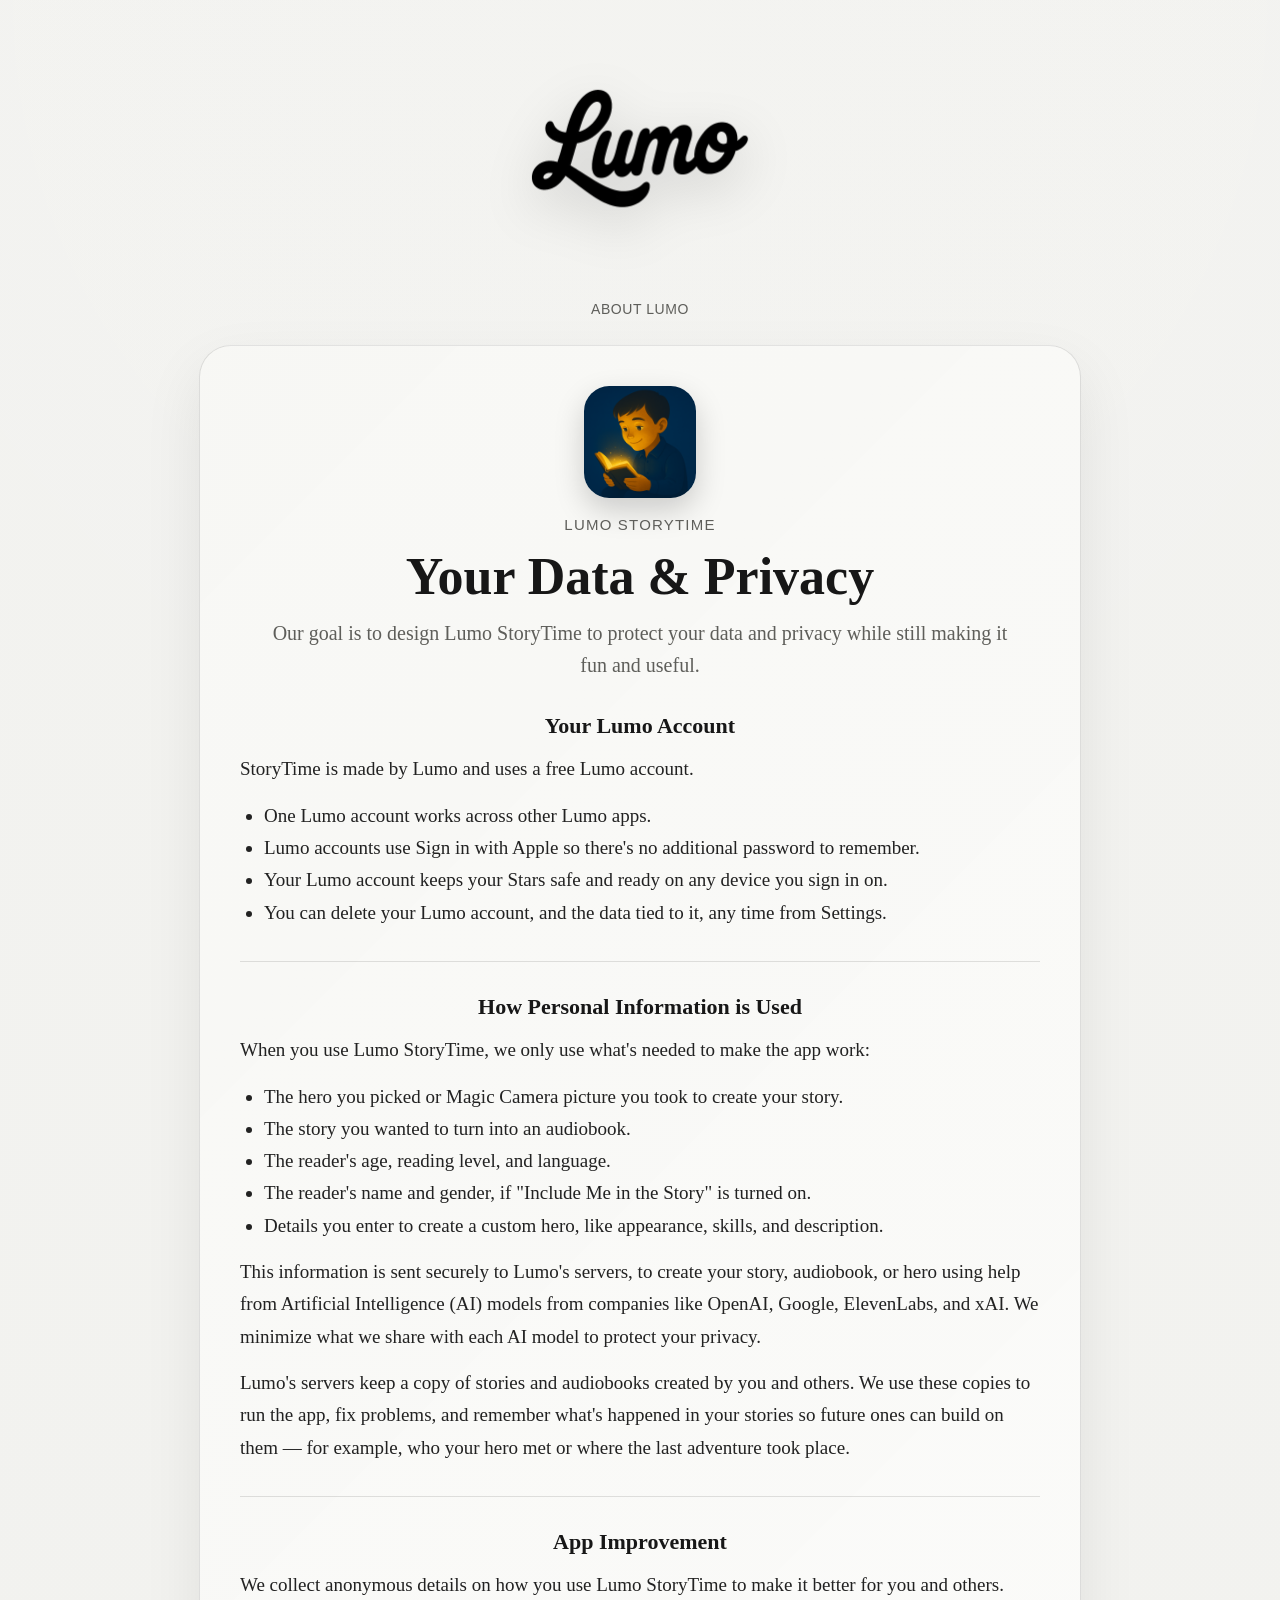
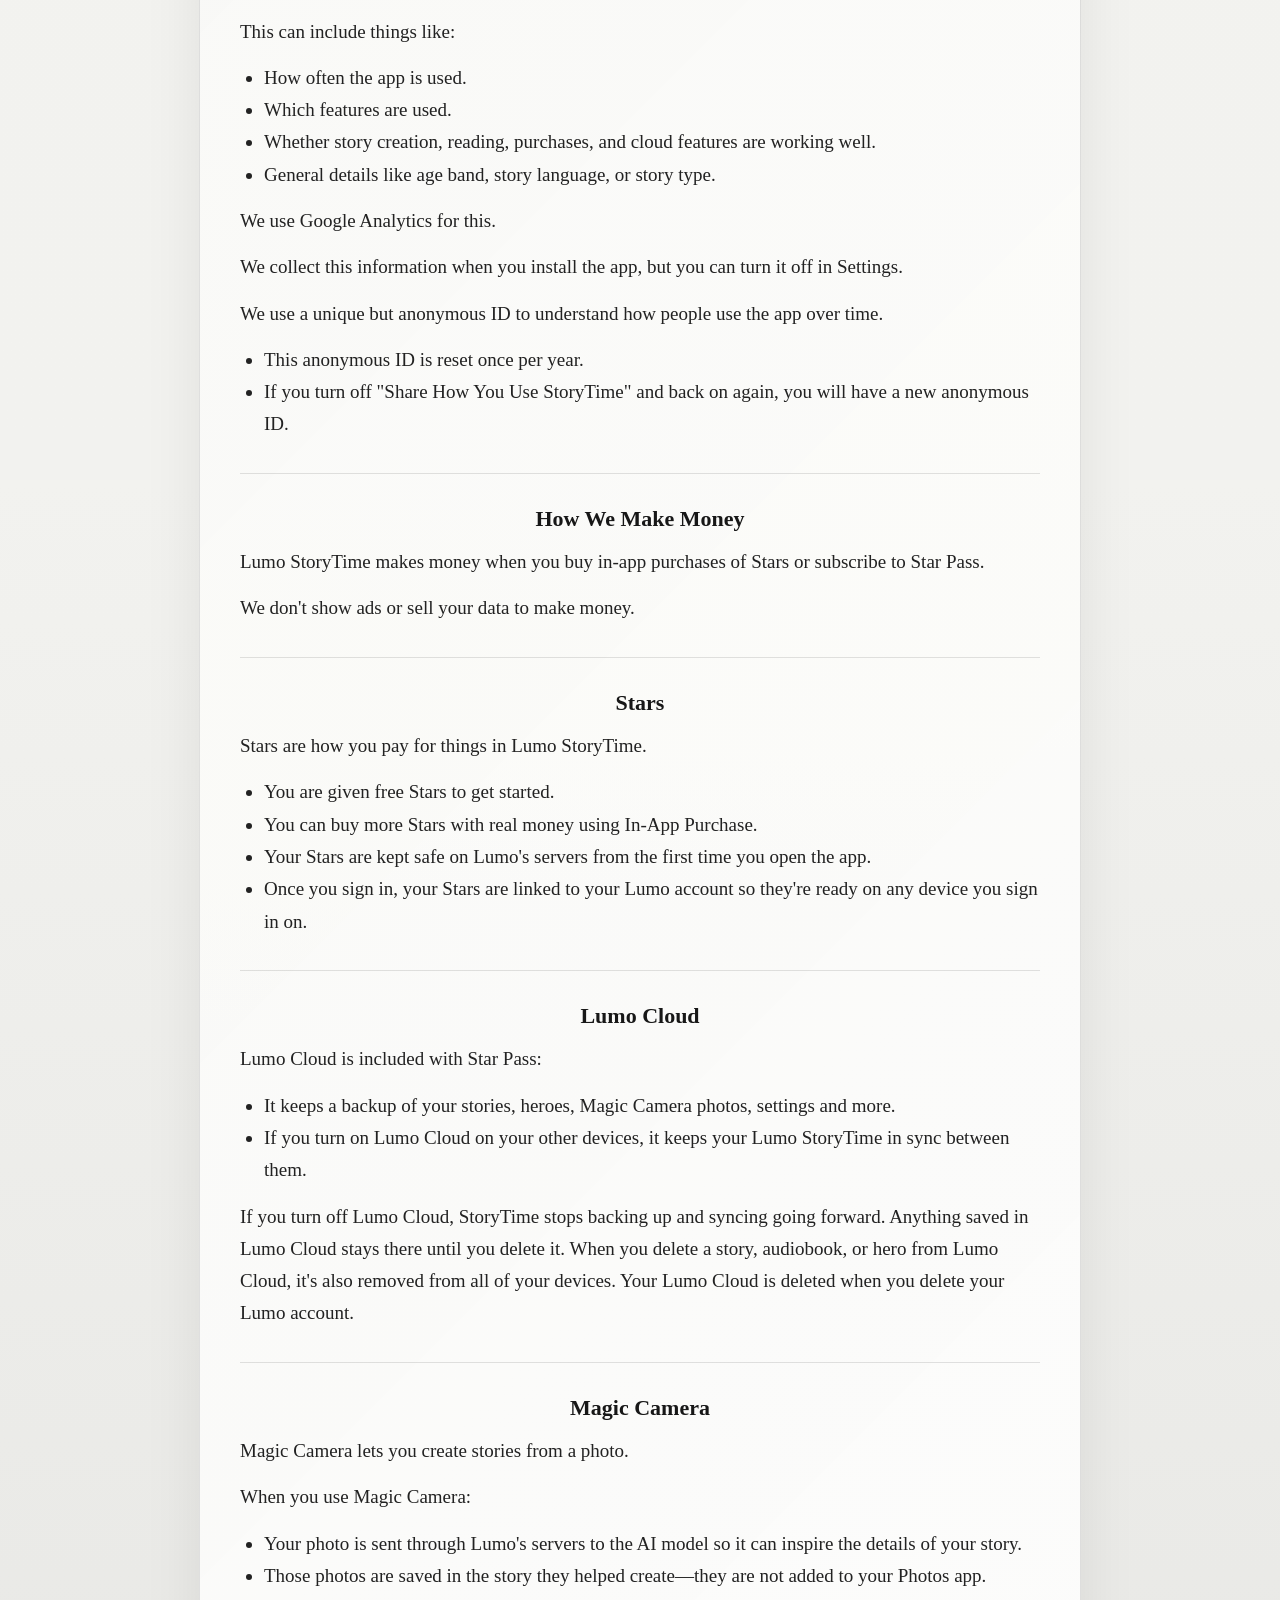
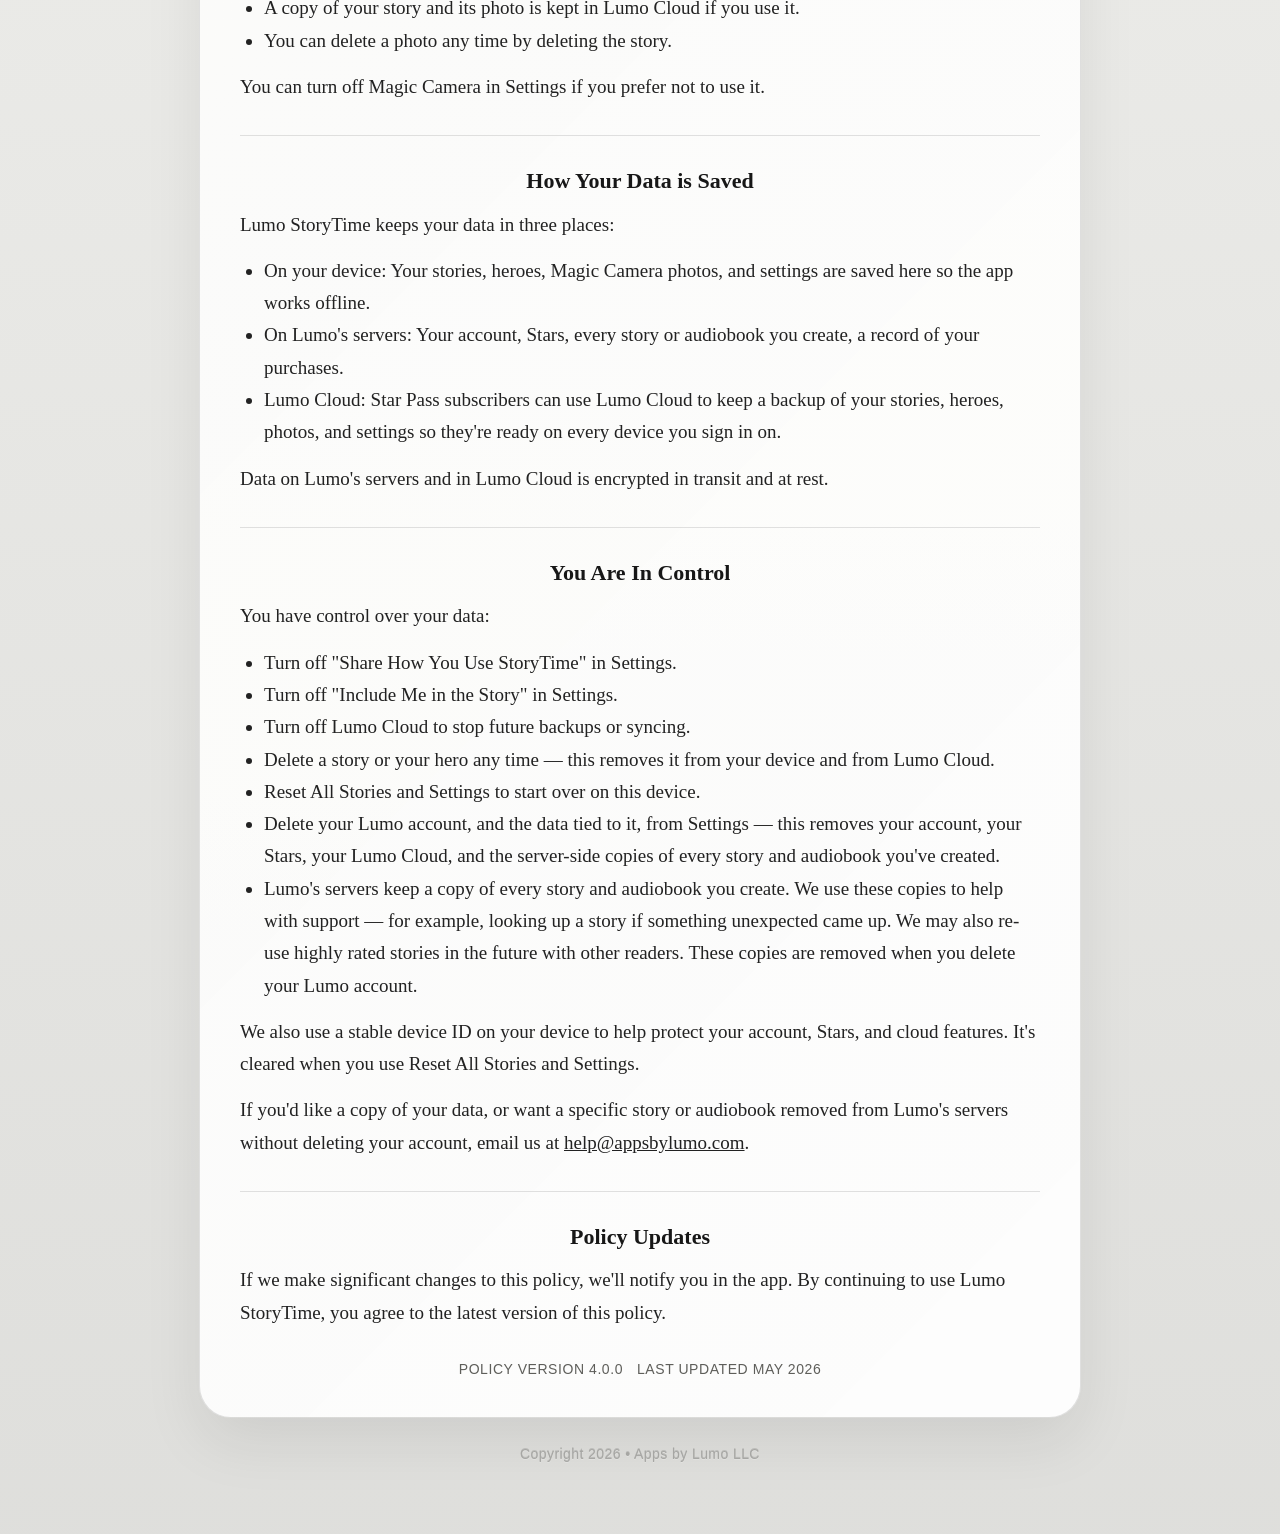
==== storytime/privacy-policy.html @ 7b85a920 "fix(storytime): scope gender disclosure to "Include Me in the Story" Match the in-app fix: reader's " ====
<!DOCTYPE html>
<html lang="en">
<head>
  <meta charset="UTF-8" />
  <meta name="viewport" content="width=device-width, initial-scale=1.0" />
  <title>StoryTime Privacy Policy | Lumo</title>
  <link rel="stylesheet" href="../assets/site.css" />
  <meta
    name="description"
    content="Privacy Policy for the Lumo StoryTime app."
  />
  <style>
    .page {
      width: min(1080px, calc(100% - 32px));
      margin: 0 auto;
      padding: 28px 0 72px;
    }

    .policy-document {
      margin-top: 28px;
      max-width: 882px;
      margin-left: auto;
      margin-right: auto;
      background: var(--hero-bg);
      border: 1px solid var(--line);
      border-radius: 32px;
      padding: 40px;
      box-shadow: var(--shadow);
      position: relative;
      overflow: hidden;
    }

    .policy-intro {
      display: grid;
      justify-items: center;
      text-align: center;
    }

    .policy-icon {
      width: 112px;
      height: 112px;
      display: block;
      border-radius: 22.5%;
      object-fit: cover;
      overflow: hidden;
      box-shadow: 0 12px 30px rgba(0, 0, 0, 0.18);
      margin-bottom: 18px;
    }

    .policy-label {
      color: var(--accent-deep);
      font-family: var(--ui-font);
      font-size: 15px;
      letter-spacing: 0.08em;
      text-transform: uppercase;
    }

    h1 {
      margin: 18px 0 14px;
      font-size: clamp(32px, 5vw, 52px);
      line-height: 1;
      font-weight: 700;
      text-align: center;
    }

    .policy-intro p {
      max-width: 760px;
      margin: 0;
      font-size: 20px;
      line-height: 1.6;
      color: var(--muted);
    }

    .policy-meta {
      display: flex;
      flex-wrap: wrap;
      justify-content: center;
      gap: 14px;
      margin-top: 32px;
      font-family: var(--ui-font);
      font-size: 14px;
      color: var(--muted);
      letter-spacing: 0.04em;
      text-transform: uppercase;
    }

    .policy-meta span {
      white-space: nowrap;
    }

    .policy-body {
      margin-top: 32px;
    }

    .policy-section + .policy-section {
      margin-top: 32px;
      padding-top: 32px;
      border-top: 1px solid var(--line);
    }

    .policy-body h2 {
      margin: 0 0 14px;
      font-size: 22px;
      line-height: 1.2;
      text-align: center;
    }

    .policy-body p {
      margin: 0 0 14px;
      font-size: 19px;
      line-height: 1.7;
      color: color-mix(in srgb, var(--text) 84%, var(--muted) 16%);
    }

    .policy-body p:last-child,
    .policy-body ul:last-child {
      margin-bottom: 0;
    }

    .policy-body ul {
      margin: 0 0 14px;
      padding-left: 24px;
      font-size: 19px;
      line-height: 1.7;
      color: color-mix(in srgb, var(--text) 84%, var(--muted) 16%);
    }

    .policy-source {
      margin-top: 32px;
      padding-top: 24px;
      border-top: 1px solid var(--line);
      font-size: 17px;
      line-height: 1.7;
      color: var(--muted);
    }

    .policy-source strong {
      color: var(--text);
    }

    @media (max-width: 720px) {
      .page {
        width: min(100% - 20px, 1080px);
        padding-top: 20px;
      }

      .policy-document {
        margin-top: 28px;
        padding: 22px;
        border-radius: 20px;
      }

      .policy-intro p,
      .policy-body p,
      .policy-body ul {
        font-size: 17px;
      }

      .policy-icon {
        width: 96px;
        height: 96px;
        border-radius: 22.5%;
      }

      .policy-body {
        margin-top: 24px;
      }
    }
  </style>
</head>
<body data-site-root=".." data-page="storytime-privacy">
  <main class="page">
    <div data-site-header></div>

    <article class="policy-document">
      <section class="policy-intro">
        <img class="policy-icon" src="../assets/storytime-icon.png" alt="StoryTime app icon" width="112" height="112" />
        <div class="policy-label">Lumo StoryTime</div>
        <h1>Your Data &amp; Privacy</h1>
        <p>
          Our goal is to design Lumo StoryTime to protect your data and privacy while
          still making it fun and useful.
        </p>
      </section>

      <div class="policy-body">
      <section class="policy-section">
        <h2>Your Lumo Account</h2>
        <p>StoryTime is made by Lumo and uses a free Lumo account.</p>
        <ul>
          <li>One Lumo account works across other Lumo apps.</li>
          <li>Lumo accounts use Sign in with Apple so there's no additional password to remember.</li>
          <li>Your Lumo account keeps your Stars safe and ready on any device you sign in on.</li>
          <li>You can delete your Lumo account, and the data tied to it, any time from Settings.</li>
        </ul>
      </section>

      <section class="policy-section">
        <h2>How Personal Information is Used</h2>
        <p>When you use Lumo StoryTime, we only use what's needed to make the app work:</p>
        <ul>
          <li>The hero you picked or Magic Camera picture you took to create your story.</li>
          <li>The story you wanted to turn into an audiobook.</li>
          <li>The reader's age, reading level, and language.</li>
          <li>The reader's name and gender, if "Include Me in the Story" is turned on.</li>
          <li>Details you enter to create a custom hero, like appearance, skills, and description.</li>
        </ul>
        <p>
          This information is sent securely to Lumo's servers, to create your story,
          audiobook, or hero using help from Artificial Intelligence (AI) models from
          companies like OpenAI, Google, ElevenLabs, and xAI. We minimize what we share
          with each AI model to protect your privacy.
        </p>
        <p>
          Lumo's servers keep a copy of stories and audiobooks created by you and
          others. We use these copies to run the app, fix problems, and remember
          what's happened in your stories so future ones can build on them — for
          example, who your hero met or where the last adventure took place.
        </p>
      </section>

      <section class="policy-section">
        <h2>App Improvement</h2>
        <p>
          We collect anonymous details on how you use Lumo StoryTime to make it better
          for you and others.
        </p>
        <p>This can include things like:</p>
        <ul>
          <li>How often the app is used.</li>
          <li>Which features are used.</li>
          <li>Whether story creation, reading, purchases, and cloud features are working well.</li>
          <li>General details like age band, story language, or story type.</li>
        </ul>
        <p>We use Google Analytics for this.</p>
        <p>We collect this information when you install the app, but you can turn it off in Settings.</p>
        <p>We use a unique but anonymous ID to understand how people use the app over time.</p>
        <ul>
          <li>This anonymous ID is reset once per year.</li>
          <li>If you turn off "Share How You Use StoryTime" and back on again, you will have a new anonymous ID.</li>
        </ul>
      </section>

      <section class="policy-section">
        <h2>How We Make Money</h2>
        <p>
          Lumo StoryTime makes money when you buy in-app purchases of Stars or
          subscribe to Star Pass.
        </p>
        <p>We don't show ads or sell your data to make money.</p>
      </section>

      <section class="policy-section">
        <h2>Stars</h2>
        <p>Stars are how you pay for things in Lumo StoryTime.</p>
        <ul>
          <li>You are given free Stars to get started.</li>
          <li>You can buy more Stars with real money using In-App Purchase.</li>
          <li>Your Stars are kept safe on Lumo's servers from the first time you open the app.</li>
          <li>Once you sign in, your Stars are linked to your Lumo account so they're ready on any device you sign in on.</li>
        </ul>
      </section>

      <section class="policy-section">
        <h2>Lumo Cloud</h2>
        <p>Lumo Cloud is included with Star Pass:</p>
        <ul>
          <li>It keeps a backup of your stories, heroes, Magic Camera photos, settings and more.</li>
          <li>If you turn on Lumo Cloud on your other devices, it keeps your Lumo StoryTime in sync between them.</li>
        </ul>
        <p>
          If you turn off Lumo Cloud, StoryTime stops backing up and syncing going
          forward. Anything saved in Lumo Cloud stays there until you delete it. When
          you delete a story, audiobook, or hero from Lumo Cloud, it's also removed
          from all of your devices. Your Lumo Cloud is deleted when you delete your
          Lumo account.
        </p>
      </section>

      <section class="policy-section">
        <h2>Magic Camera</h2>
        <p>Magic Camera lets you create stories from a photo.</p>
        <p>When you use Magic Camera:</p>
        <ul>
          <li>Your photo is sent through Lumo's servers to the AI model so it can inspire the details of your story.</li>
          <li>Those photos are saved in the story they helped create—they are not added to your Photos app.</li>
          <li>A copy of your story and its photo is kept in Lumo Cloud if you use it.</li>
          <li>You can delete a photo any time by deleting the story.</li>
        </ul>
        <p>You can turn off Magic Camera in Settings if you prefer not to use it.</p>
      </section>

      <section class="policy-section">
        <h2>How Your Data is Saved</h2>
        <p>Lumo StoryTime keeps your data in three places:</p>
        <ul>
          <li>On your device: Your stories, heroes, Magic Camera photos, and settings are saved here so the app works offline.</li>
          <li>On Lumo's servers: Your account, Stars, every story or audiobook you create, a record of your purchases.</li>
          <li>Lumo Cloud: Star Pass subscribers can use Lumo Cloud to keep a backup of your stories, heroes, photos, and settings so they're ready on every device you sign in on.</li>
        </ul>
        <p>Data on Lumo's servers and in Lumo Cloud is encrypted in transit and at rest.</p>
      </section>

      <section class="policy-section">
        <h2>You Are In Control</h2>
        <p>You have control over your data:</p>
        <ul>
          <li>Turn off "Share How You Use StoryTime" in Settings.</li>
          <li>Turn off "Include Me in the Story" in Settings.</li>
          <li>Turn off Lumo Cloud to stop future backups or syncing.</li>
          <li>Delete a story or your hero any time — this removes it from your device and from Lumo Cloud.</li>
          <li>Reset All Stories and Settings to start over on this device.</li>
          <li>Delete your Lumo account, and the data tied to it, from Settings — this removes your account, your Stars, your Lumo Cloud, and the server-side copies of every story and audiobook you've created.</li>
          <li>Lumo's servers keep a copy of every story and audiobook you create. We use these copies to help with support — for example, looking up a story if something unexpected came up. We may also re-use highly rated stories in the future with other readers. These copies are removed when you delete your Lumo account.</li>
        </ul>
        <p>
          We also use a stable device ID on your device to help protect your account,
          Stars, and cloud features. It's cleared when you use Reset All Stories and
          Settings.
        </p>
        <p>
          If you'd like a copy of your data, or want a specific story or audiobook
          removed from Lumo's servers without deleting your account, email us at
          <a href="mailto:help@appsbylumo.com">help@appsbylumo.com</a>.
        </p>
      </section>

      <section class="policy-section">
        <h2>Policy Updates</h2>
        <p>
          If we make significant changes to this policy, we'll notify you in the app.
          By continuing to use Lumo StoryTime, you agree to the latest version of this
          policy.
        </p>
      </section>

      <div class="policy-meta">
        <span>Policy version 4.0.0</span>
        <span>Last updated May 2026</span>
      </div>
      </div>
    </article>

    <div data-site-footer></div>
  </main>
  <script src="../assets/site.js"></script>
</body>
</html>
---- assets/site.css ----
:root {
  --header-gap: 18px;
  --ui-font: -apple-system, BlinkMacSystemFont, "SF Pro Text", "SF Pro Display", "Segoe UI", sans-serif;
  --bg: #f2f2ef;
  --ink: #171717;
  --text: #171717;
  --muted: #5e5e5a;
  --line: rgba(23, 23, 23, 0.12);
  --shadow: 0 24px 60px rgba(0, 0, 0, 0.08);
  --hero-bg: linear-gradient(135deg, rgba(247, 247, 244, 0.96), rgba(255, 255, 255, 0.92));
  --paper: rgba(255, 255, 255, 0.82);
  --paper-strong: #ffffff;
  --accent: #777;
  --accent-deep: #5e5e5a;
  --logo-shadow: drop-shadow(0 16px 26px rgba(0, 0, 0, 0.16));
  --logo-light-display: block;
  --logo-dark-display: none;
}

html {
  color-scheme: light dark;
}

* {
  box-sizing: border-box;
}

body {
  margin: 0;
  padding: 0;
  font-family: "New York", "Iowan Old Style", "Palatino Linotype", Georgia, "Times New Roman", serif;
  color: var(--page-text, var(--text));
  background:
    radial-gradient(circle at top, rgba(255, 255, 255, 0.08), transparent 28%),
    linear-gradient(
      180deg,
      color-mix(in srgb, var(--bg) 96%, #ffffff 4%) 0%,
      var(--bg) 44%,
      color-mix(in srgb, var(--bg) 92%, #000000 8%) 100%
    );
}

a {
  color: inherit;
}

@media (prefers-color-scheme: dark) {
  :root {
    --bg: #1a1a1a;
    --ink: #f1f1ee;
    --text: #f1f1ee;
    --muted: #c7c7c2;
    --line: rgba(241, 241, 238, 0.1);
    --shadow: 0 24px 60px rgba(0, 0, 0, 0.34);
    --hero-bg: linear-gradient(135deg, rgba(40, 40, 40, 0.94), rgba(24, 24, 24, 0.9));
    --paper: rgba(33, 33, 33, 0.82);
    --paper-strong: rgba(28, 28, 28, 0.94);
    --accent: #9f9f9a;
    --accent-deep: #d4d4cf;
    --logo-shadow: drop-shadow(0 18px 34px rgba(0, 0, 0, 0.42));
    --logo-light-display: none;
    --logo-dark-display: block;
  }
}

.site-header {
  display: grid;
  justify-items: center;
  gap: var(--header-gap);
}

.brand-mark {
  display: flex;
  justify-content: center;
}

.brand-mark img {
  width: min(255px, 56vw);
  height: auto;
  filter: var(--logo-shadow);
}

.logo-light {
  display: var(--logo-light-display);
}

.logo-dark {
  display: var(--logo-dark-display);
}

.topbar {
  display: flex;
  align-items: center;
  justify-content: center;
  flex-wrap: wrap;
  gap: 12px;
  color: var(--muted);
  font-family: var(--ui-font);
  font-size: 14px;
  letter-spacing: 0.04em;
  text-transform: uppercase;
  text-align: center;
}

.topbar a {
  color: inherit;
  text-decoration: none;
}

.site-nav {
  display: flex;
  align-items: center;
  flex-wrap: wrap;
  gap: 10px;
}

.site-nav a,
.site-nav span {
  padding: 8px 12px;
  border-radius: 999px;
  background: rgba(127, 127, 127, 0.08);
  border: 1px solid var(--line);
}

.site-nav .current {
  background: rgba(127, 127, 127, 0.14);
}

.site-footer {
  margin-top: 28px;
  display: flex;
  justify-content: center;
}

.site-footer p {
  margin: 0;
  padding: 0;
  color: color-mix(in srgb, var(--bg) 42%, var(--muted) 58%);
  font-family: var(--ui-font);
  font-size: 14px;
  letter-spacing: 0.03em;
  text-align: center;
  text-shadow:
    0 1px 0 rgba(255, 255, 255, 0.24),
    0 -1px 0 rgba(0, 0, 0, 0.16);
  opacity: 0.82;
}

@media (prefers-color-scheme: dark) {
  .site-footer p {
    color: color-mix(in srgb, var(--bg) 34%, var(--muted) 66%);
    text-shadow:
      0 1px 0 rgba(255, 255, 255, 0.08),
      0 -1px 0 rgba(0, 0, 0, 0.42);
  }
}

@media (max-width: 720px) {
  .brand-mark img {
    width: min(255px, 64vw);
  }

  .topbar {
    flex-direction: column;
  }
}
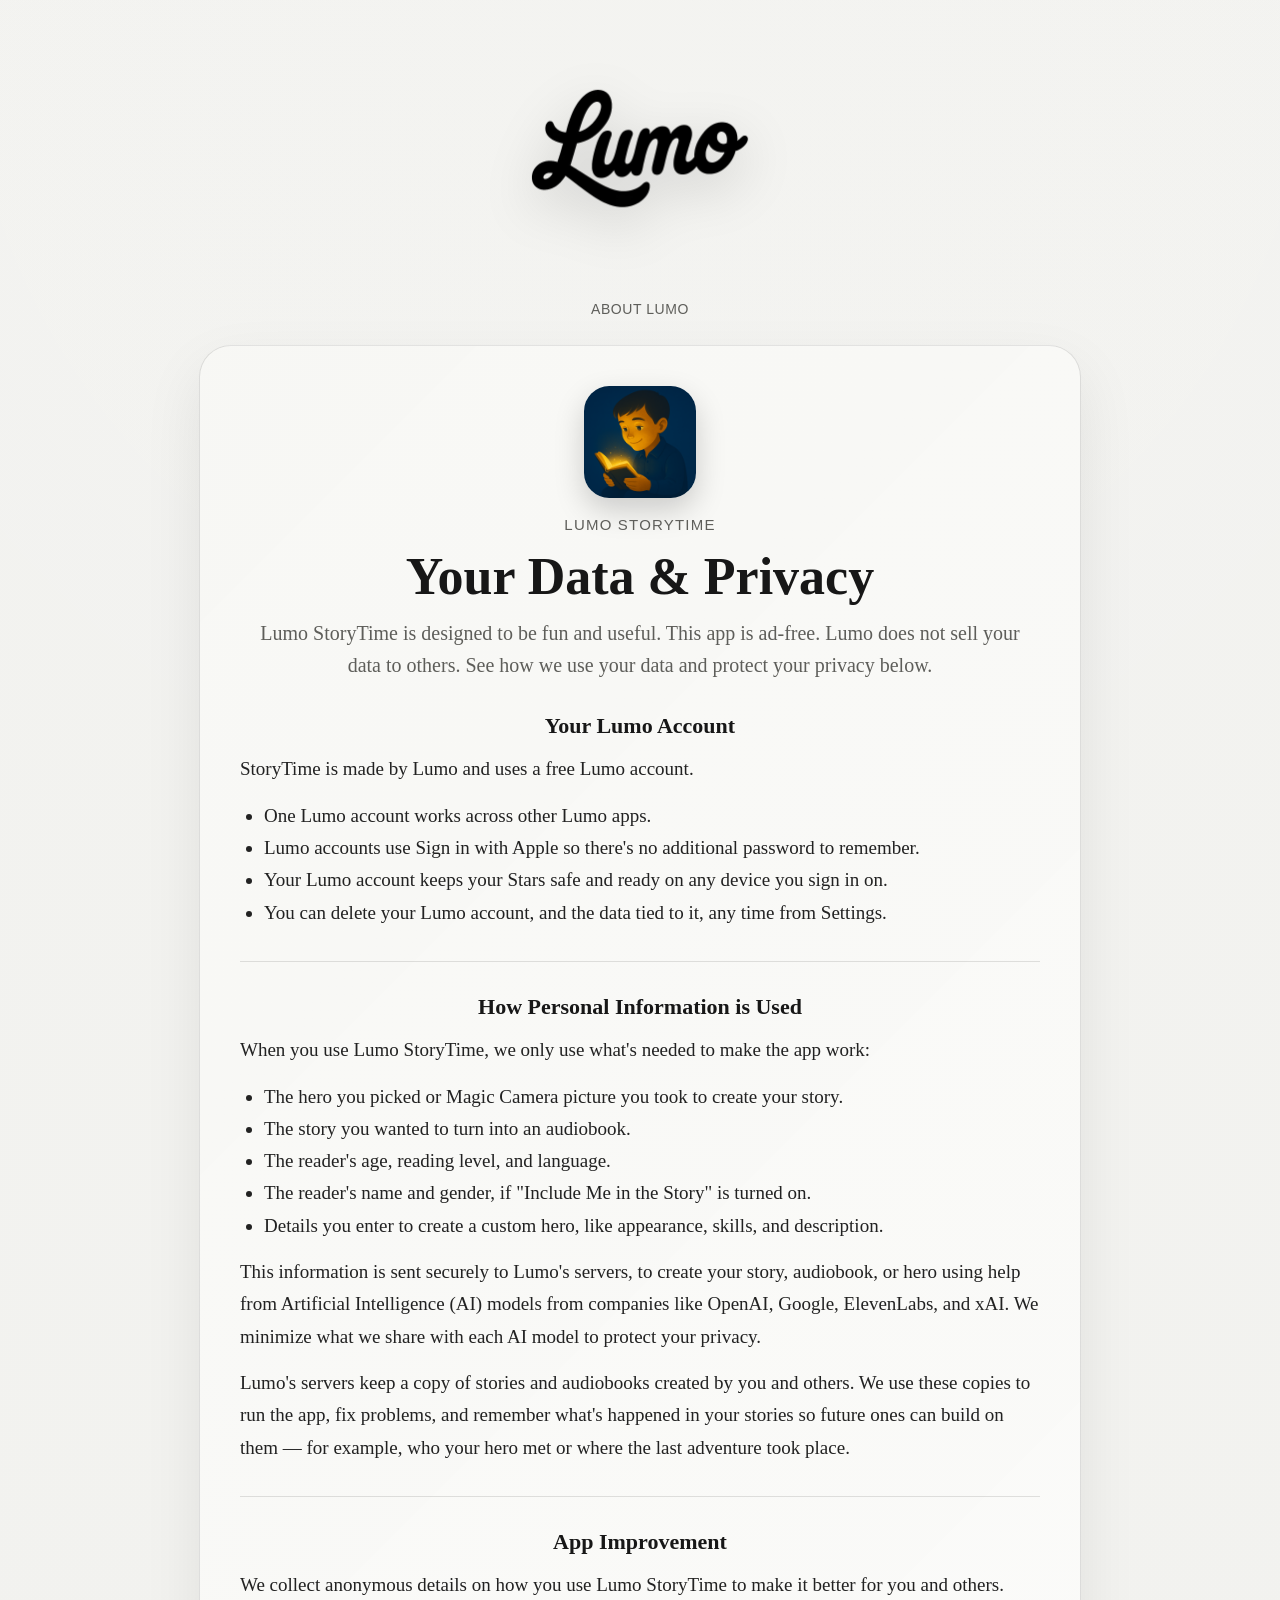
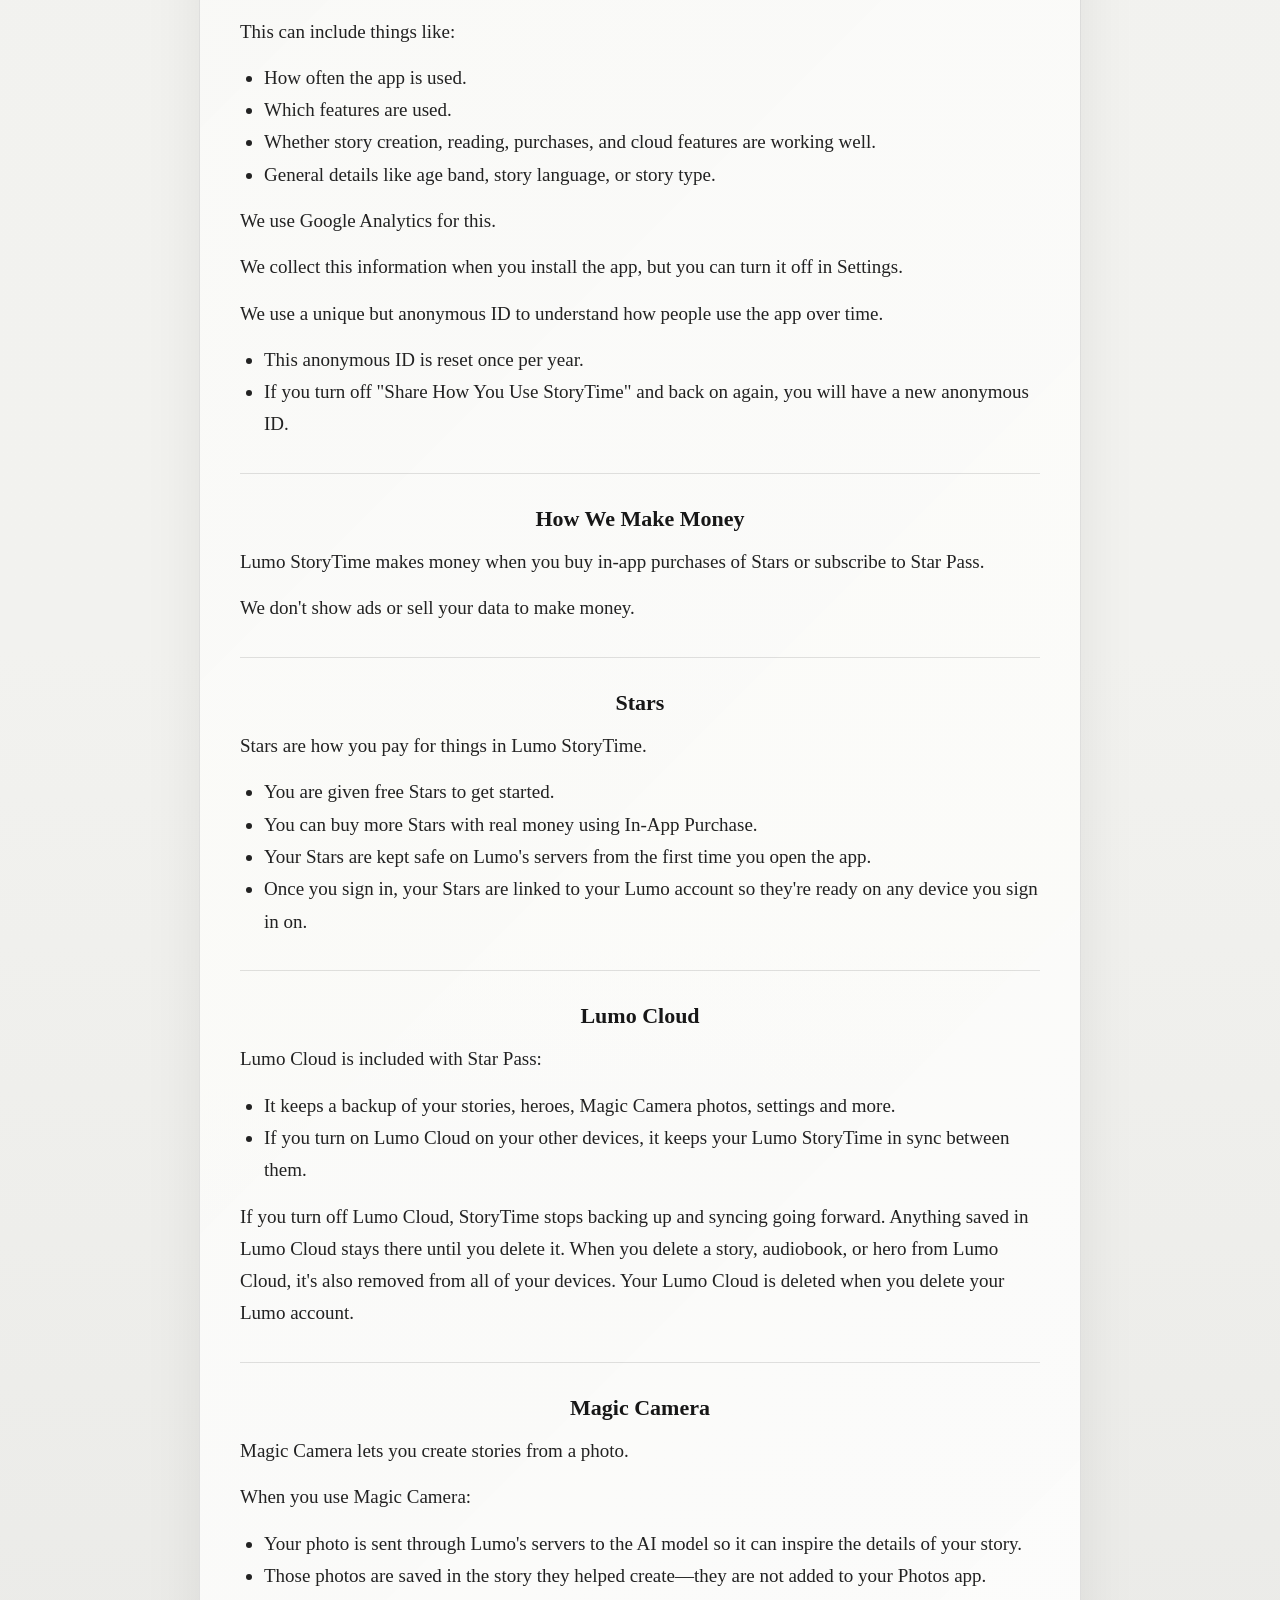
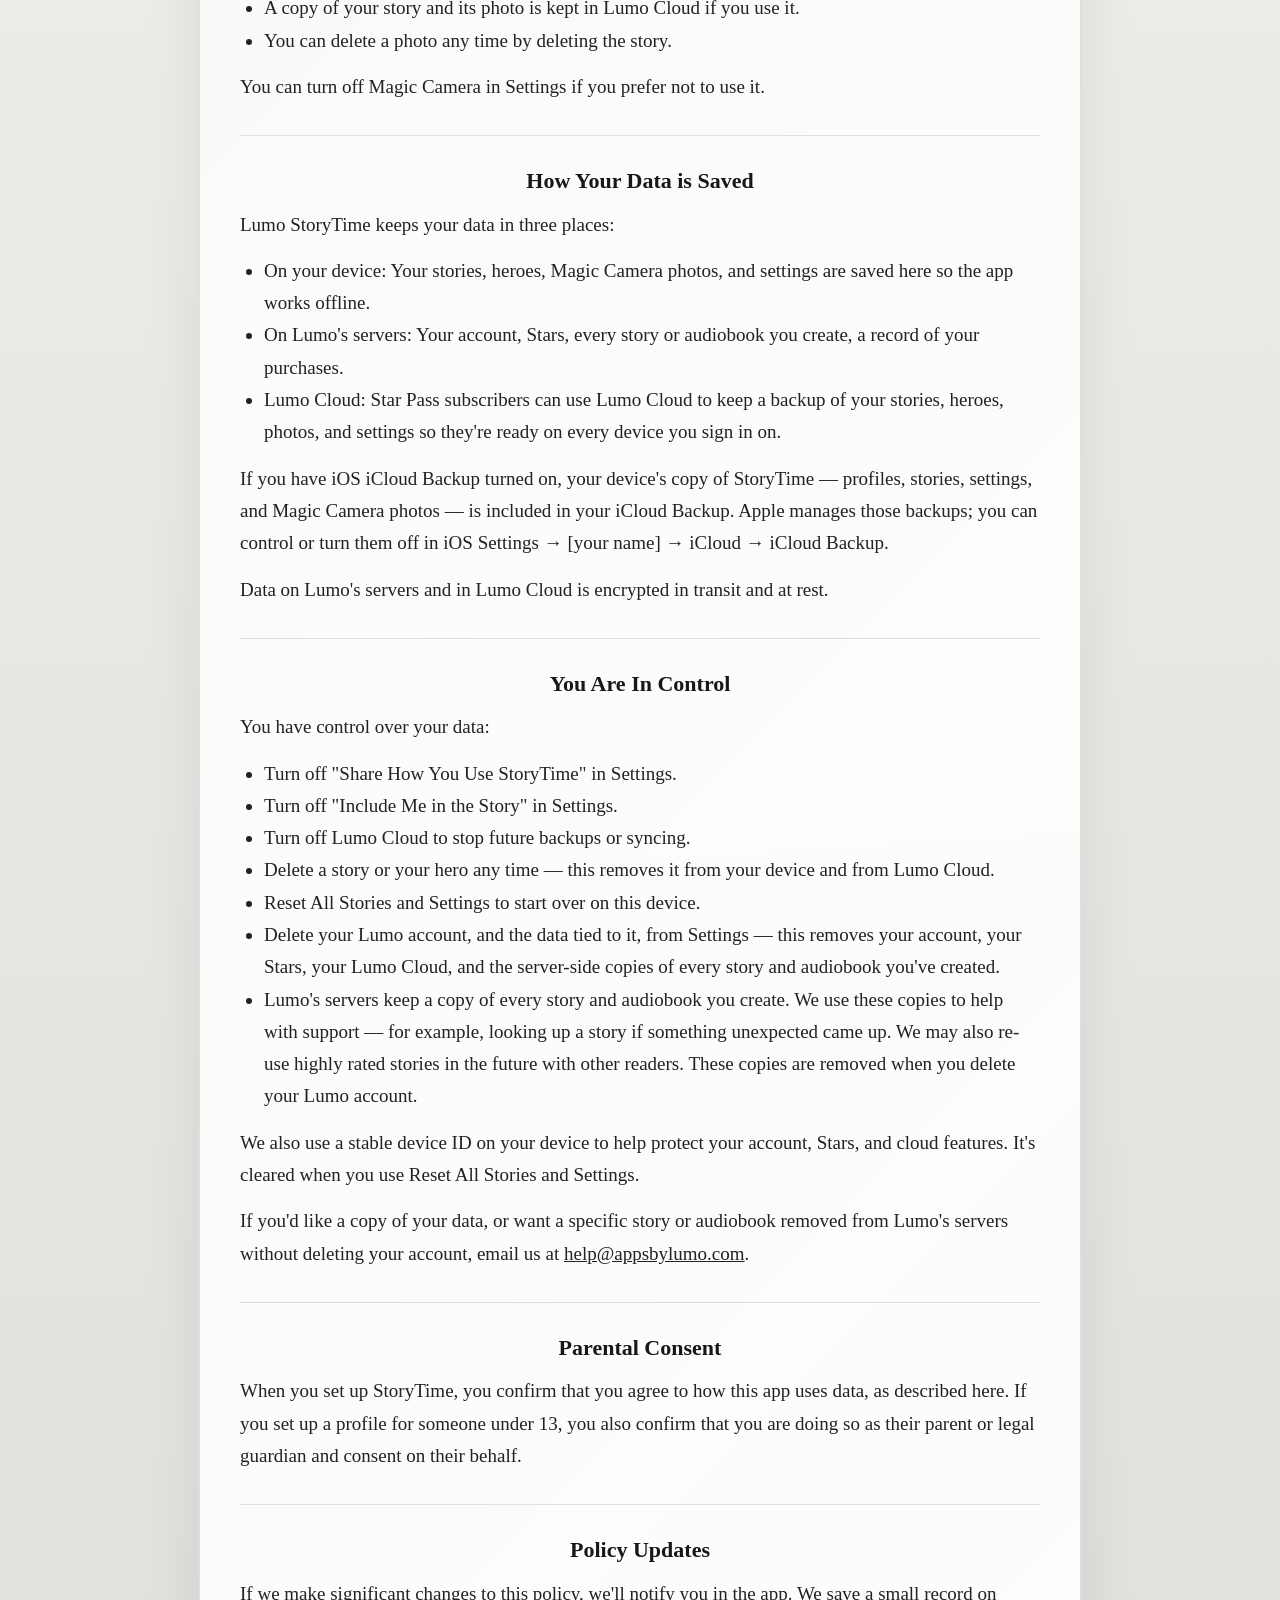
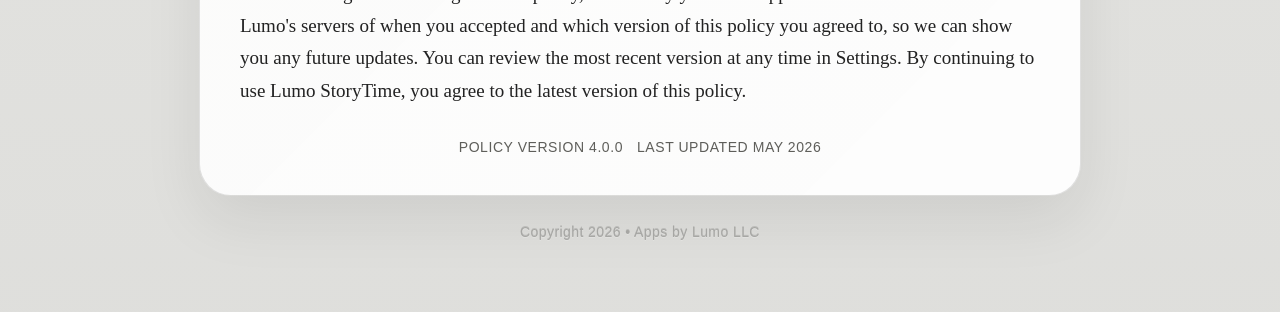
==== commit 048062b3: "privacy(storytime): mirror R-20 policy refresh Mirror the StoryTime app's privacy policy update so t" ====
--- a/storytime/privacy-policy.html
+++ b/storytime/privacy-policy.html
@@ -178,8 +178,9 @@
         <div class="policy-label">Lumo StoryTime</div>
         <h1>Your Data &amp; Privacy</h1>
         <p>
-          Our goal is to design Lumo StoryTime to protect your data and privacy while
-          still making it fun and useful.
+          Lumo StoryTime is designed to be fun and useful. This app is
+          ad-free. Lumo does not sell your data to others. See how we use
+          your data and protect your privacy below.
         </p>
       </section>
 
@@ -298,6 +299,13 @@
           <li>On Lumo's servers: Your account, Stars, every story or audiobook you create, a record of your purchases.</li>
           <li>Lumo Cloud: Star Pass subscribers can use Lumo Cloud to keep a backup of your stories, heroes, photos, and settings so they're ready on every device you sign in on.</li>
         </ul>
+        <p>
+          If you have iOS iCloud Backup turned on, your device's copy of
+          StoryTime — profiles, stories, settings, and Magic Camera
+          photos — is included in your iCloud Backup. Apple manages those
+          backups; you can control or turn them off in iOS Settings → [your
+          name] → iCloud → iCloud Backup.
+        </p>
         <p>Data on Lumo's servers and in Lumo Cloud is encrypted in transit and at rest.</p>
       </section>
 
@@ -326,11 +334,24 @@
       </section>
 
       <section class="policy-section">
+        <h2>Parental Consent</h2>
+        <p>
+          When you set up StoryTime, you confirm that you agree to how this
+          app uses data, as described here. If you set up a profile for
+          someone under 13, you also confirm that you are doing so as their
+          parent or legal guardian and consent on their behalf.
+        </p>
+      </section>
+
+      <section class="policy-section">
         <h2>Policy Updates</h2>
         <p>
-          If we make significant changes to this policy, we'll notify you in the app.
-          By continuing to use Lumo StoryTime, you agree to the latest version of this
-          policy.
+          If we make significant changes to this policy, we'll notify you in
+          the app. We save a small record on Lumo's servers of when you
+          accepted and which version of this policy you agreed to, so we can
+          show you any future updates. You can review the most recent version
+          at any time in Settings. By continuing to use Lumo StoryTime, you
+          agree to the latest version of this policy.
         </p>
       </section>
 
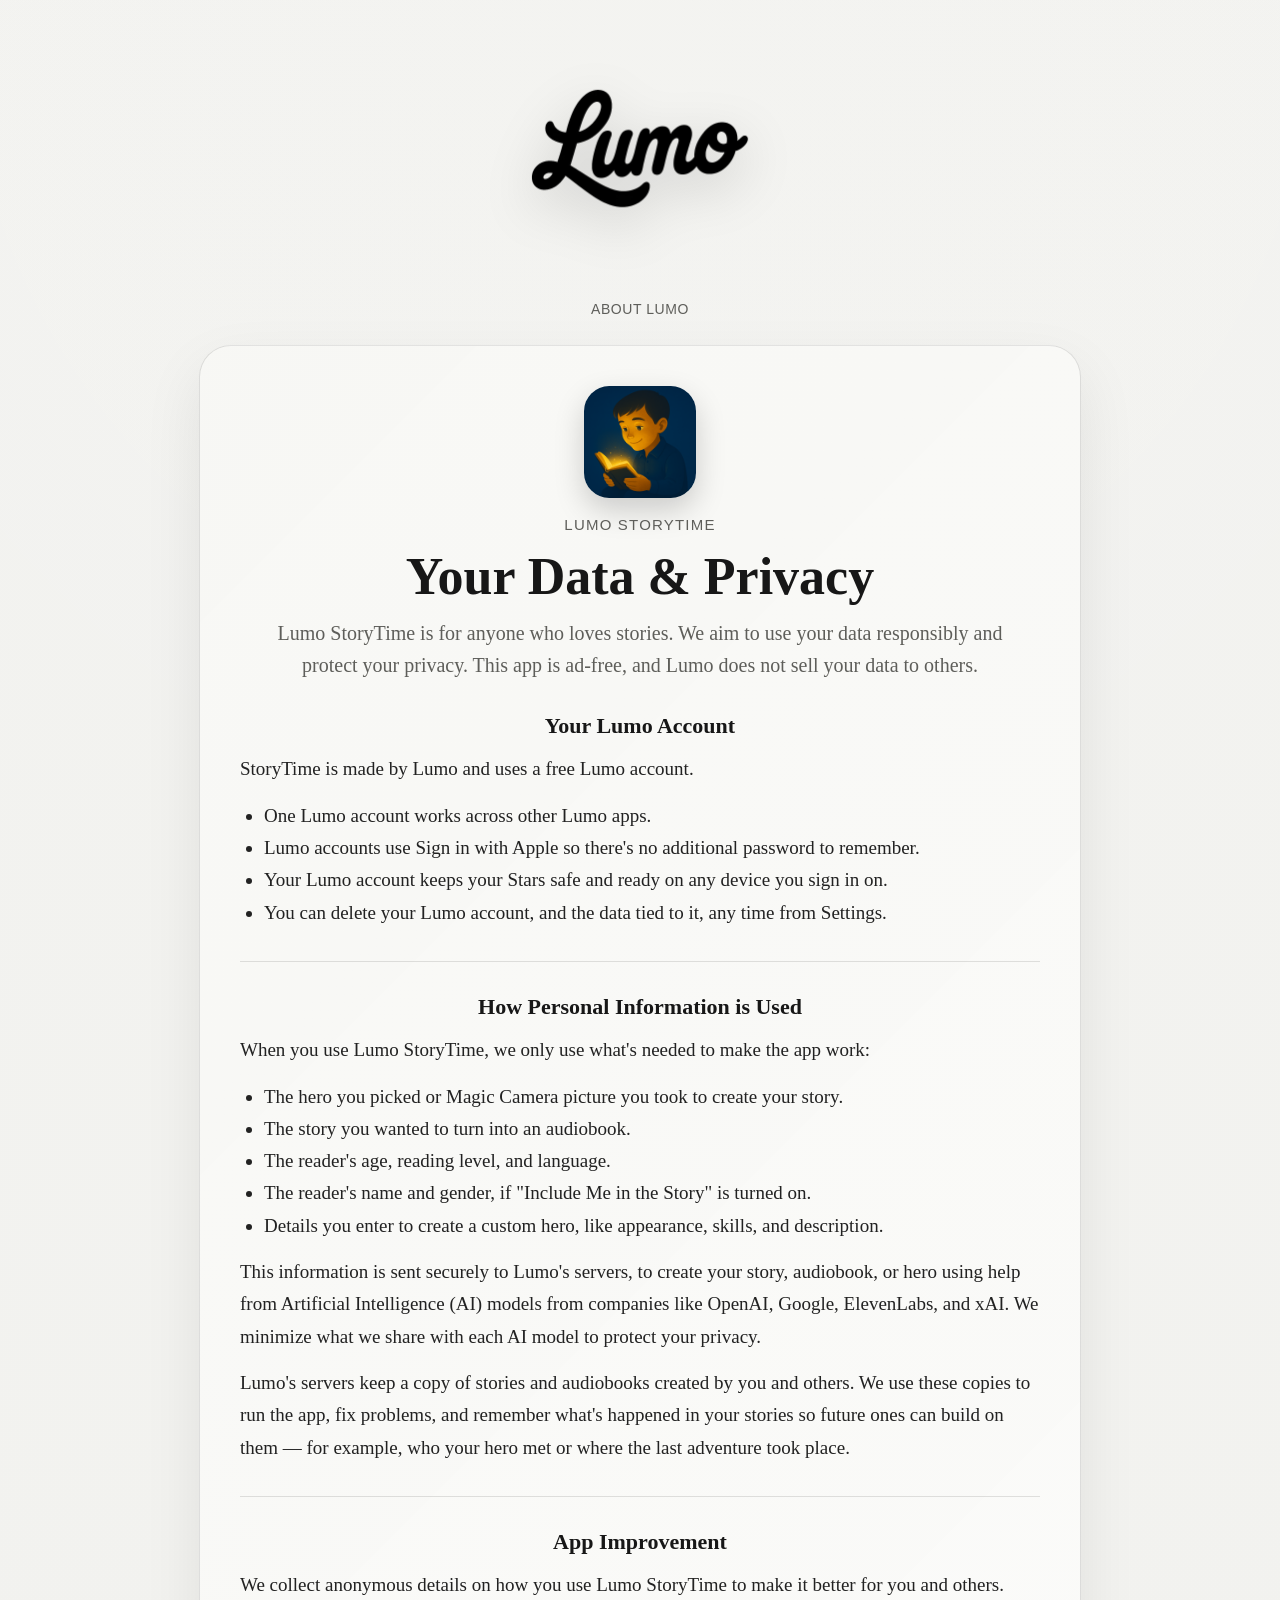
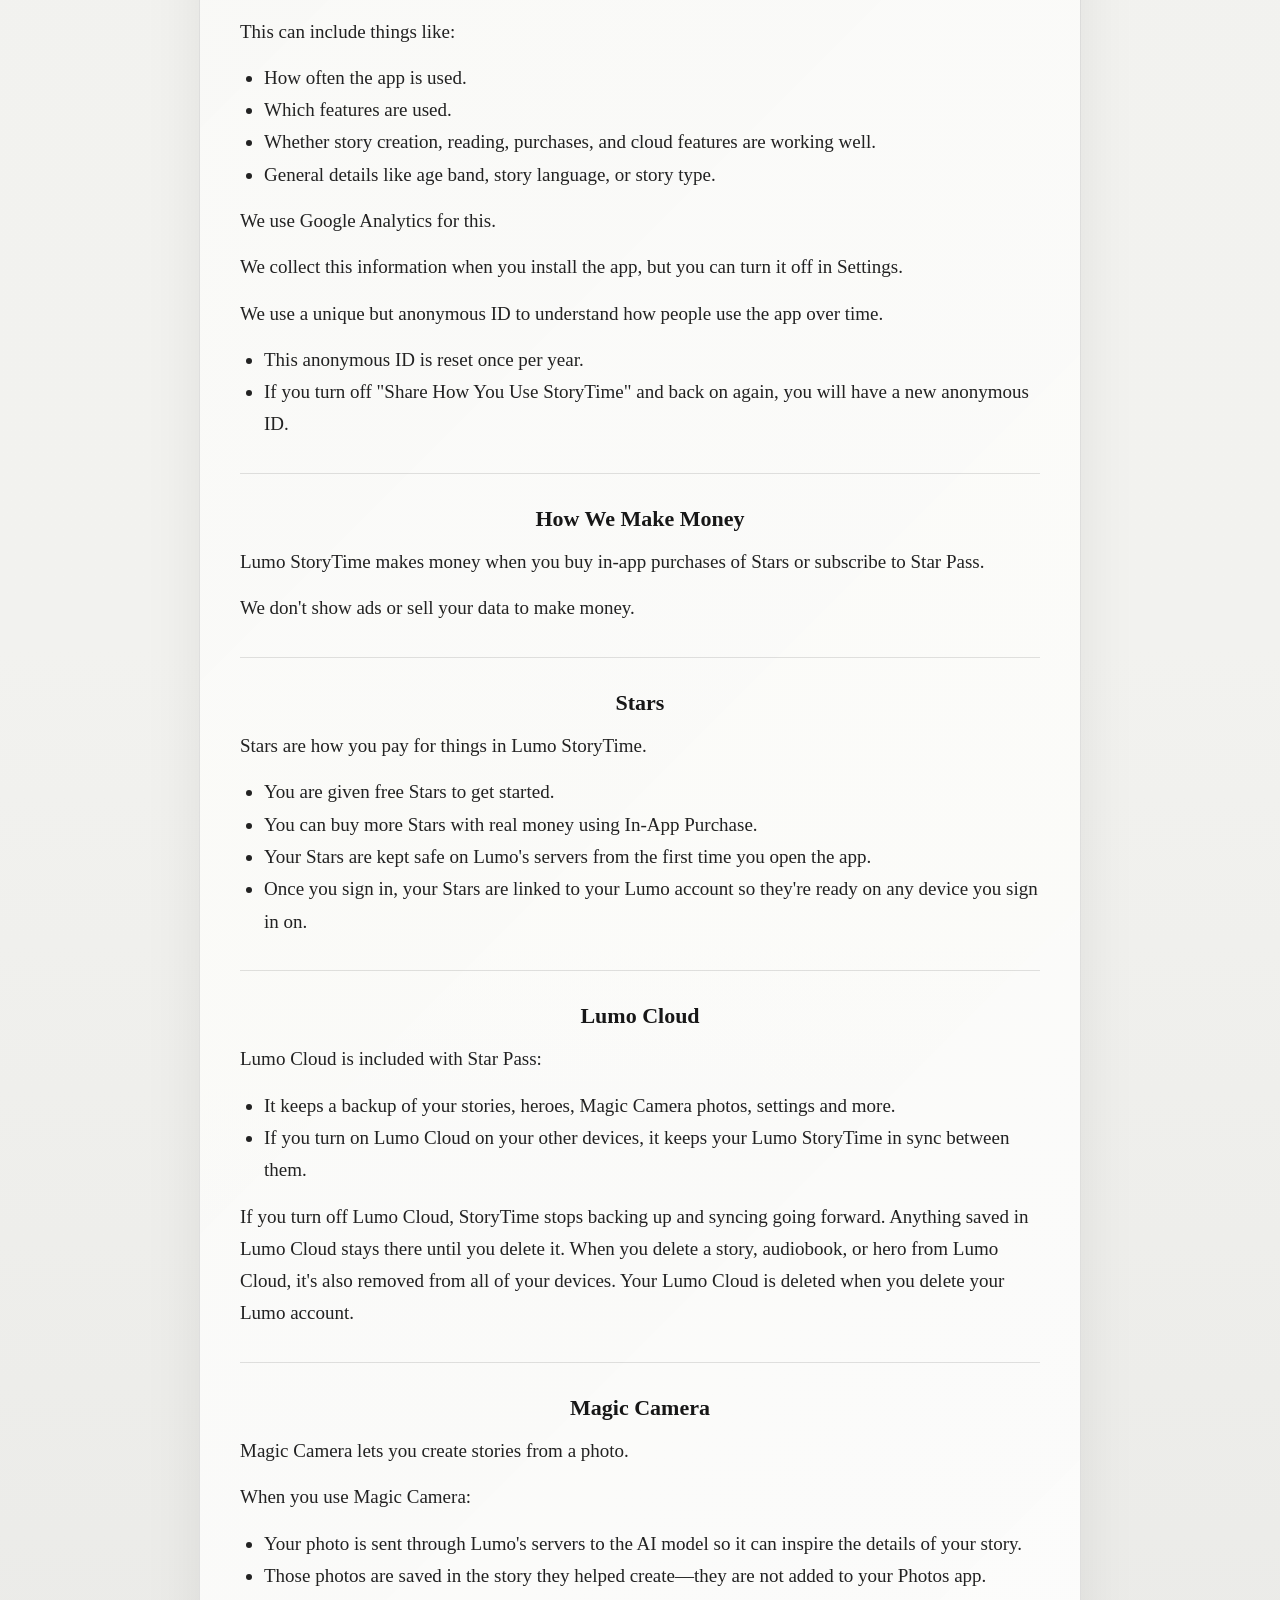
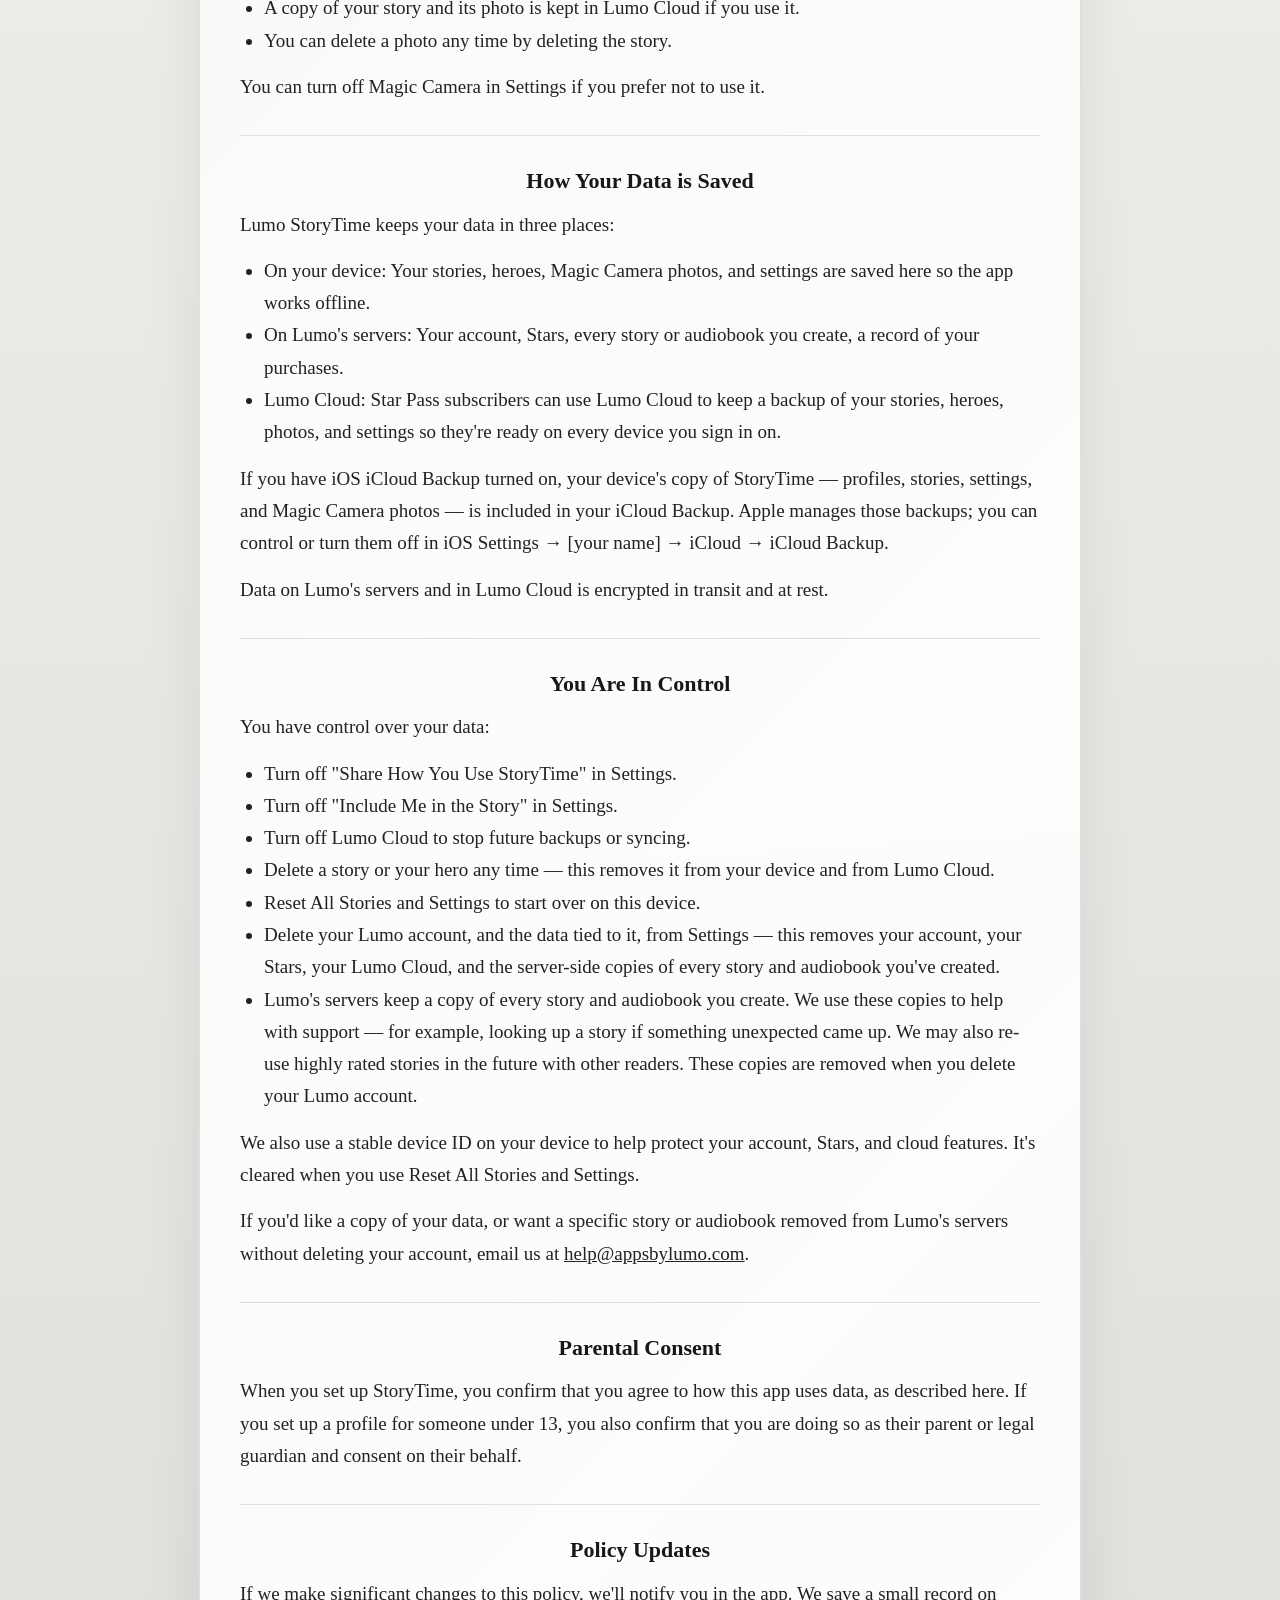
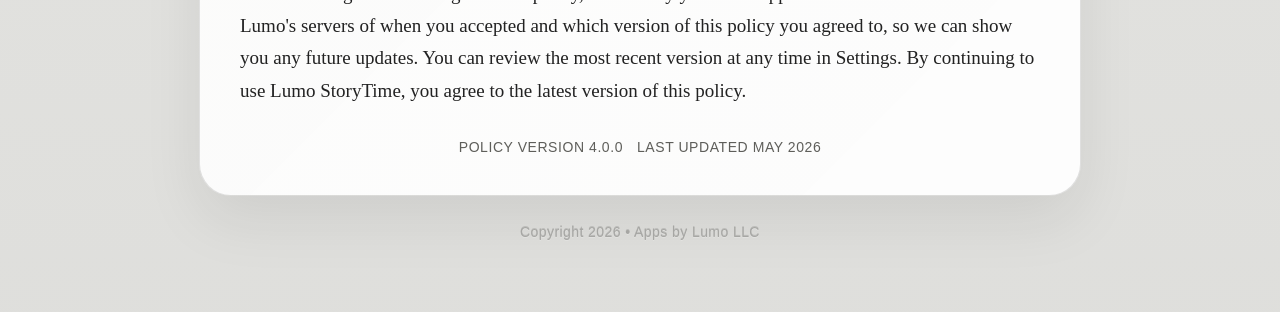
==== commit f2556aab: "docs(storytime): reframe T&C around "for anyone who loves stories" Sync the marketing-site copies of" ====
--- a/storytime/privacy-policy.html
+++ b/storytime/privacy-policy.html
@@ -178,9 +178,9 @@
         <div class="policy-label">Lumo StoryTime</div>
         <h1>Your Data &amp; Privacy</h1>
         <p>
-          Lumo StoryTime is designed to be fun and useful. This app is
-          ad-free. Lumo does not sell your data to others. See how we use
-          your data and protect your privacy below.
+          Lumo StoryTime is for anyone who loves stories. We aim to use
+          your data responsibly and protect your privacy. This app is
+          ad-free, and Lumo does not sell your data to others.
         </p>
       </section>
 
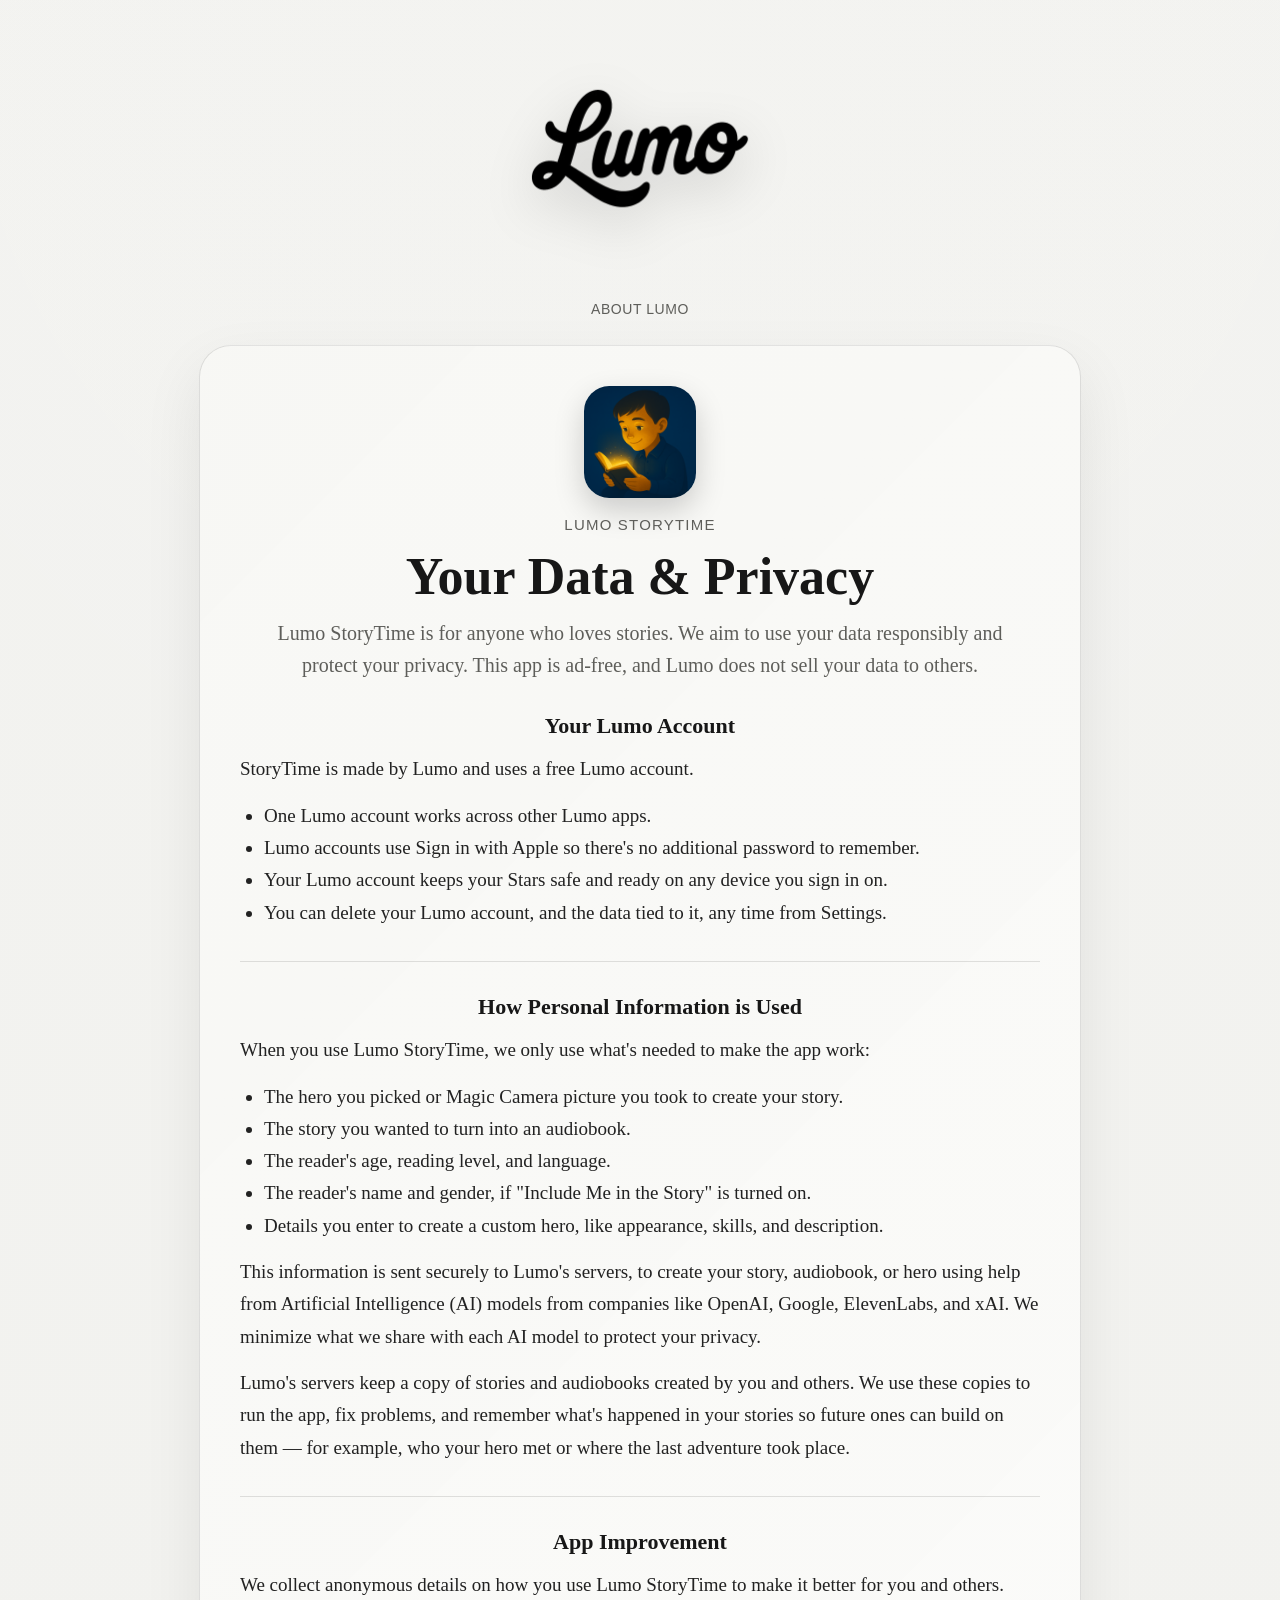
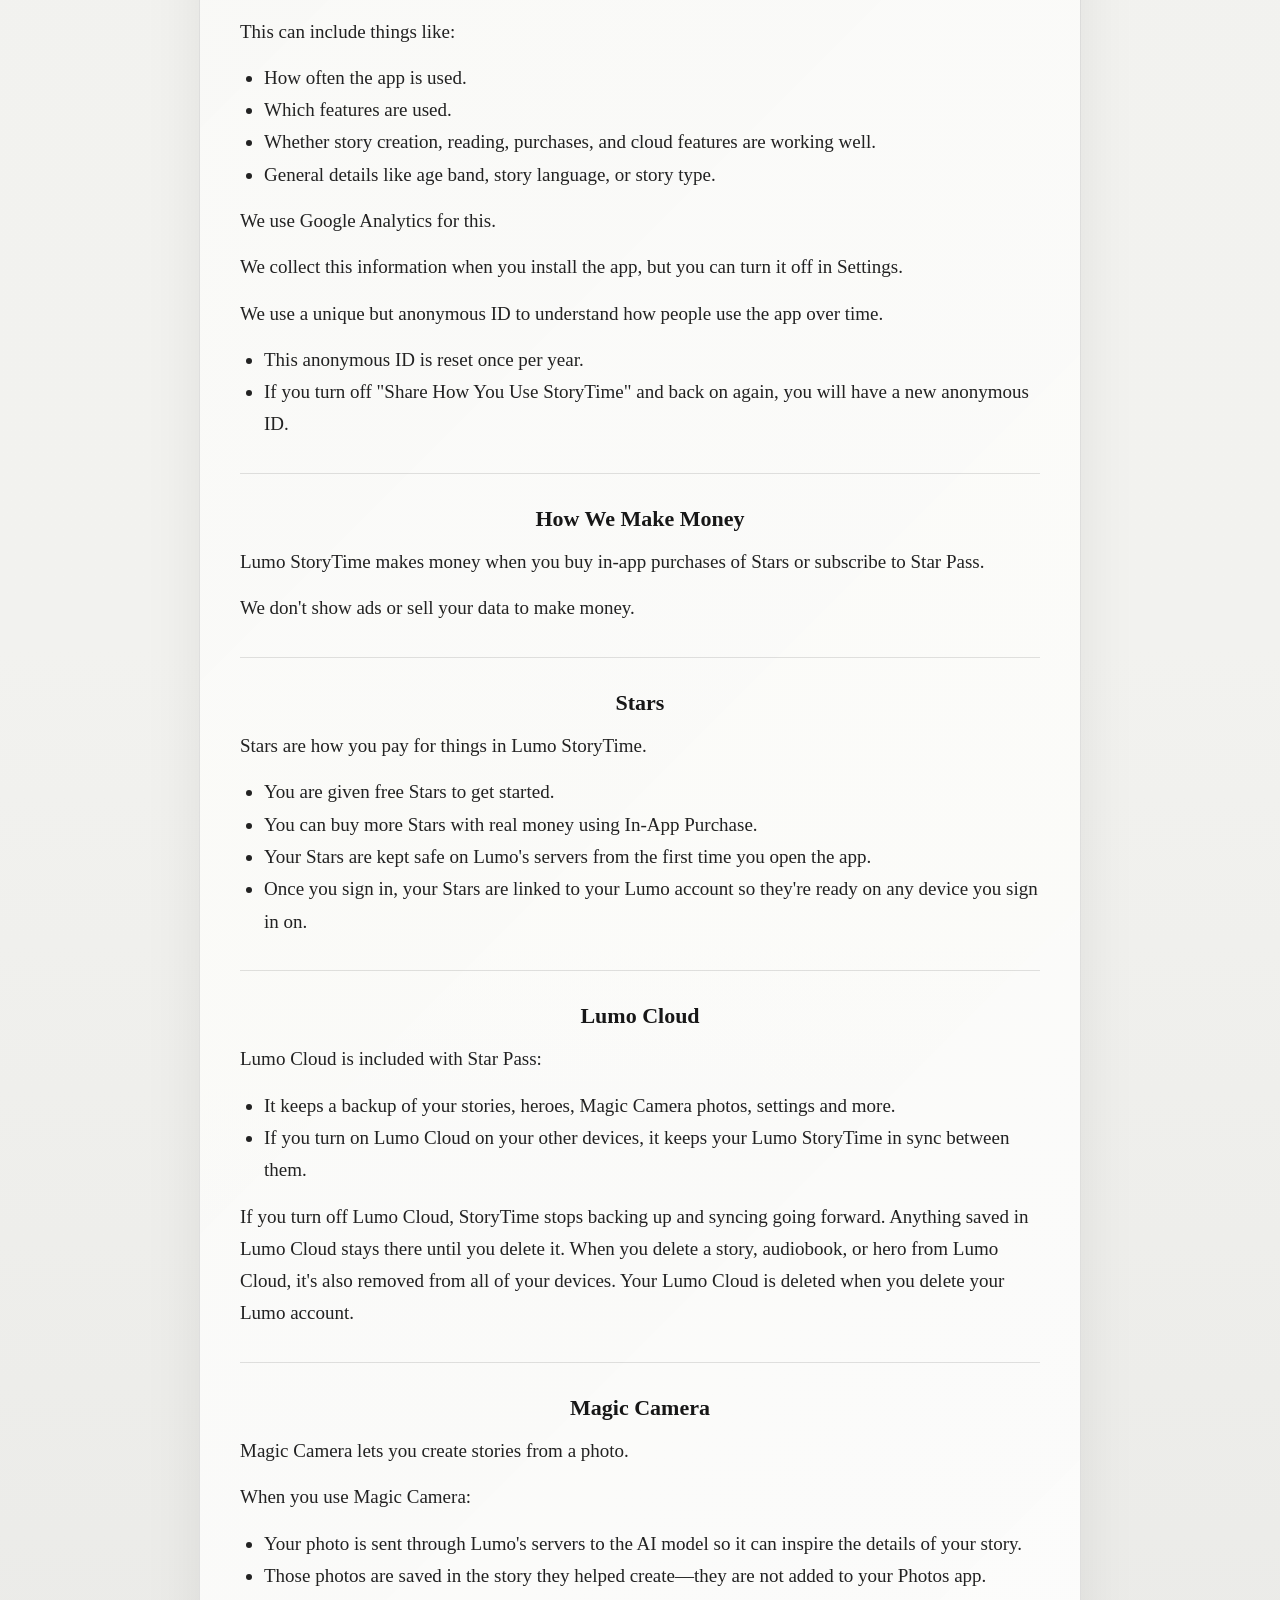
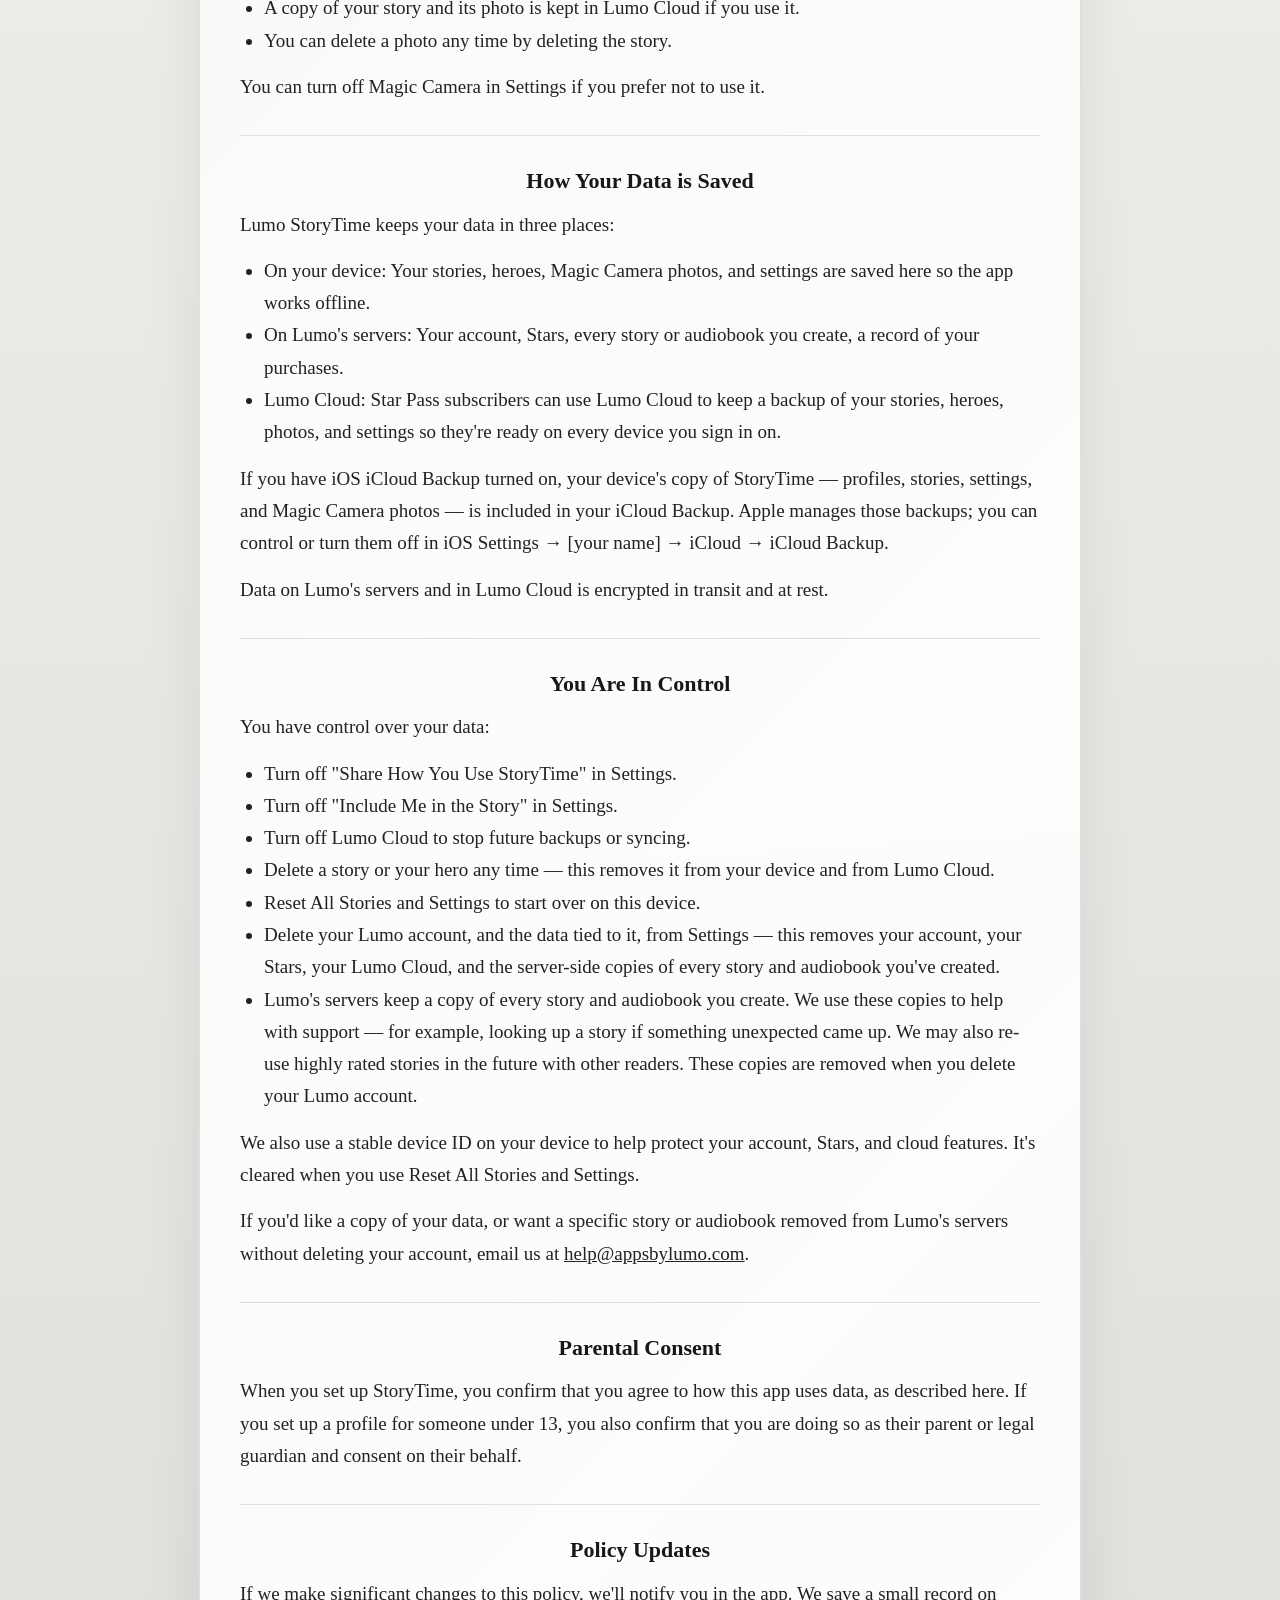
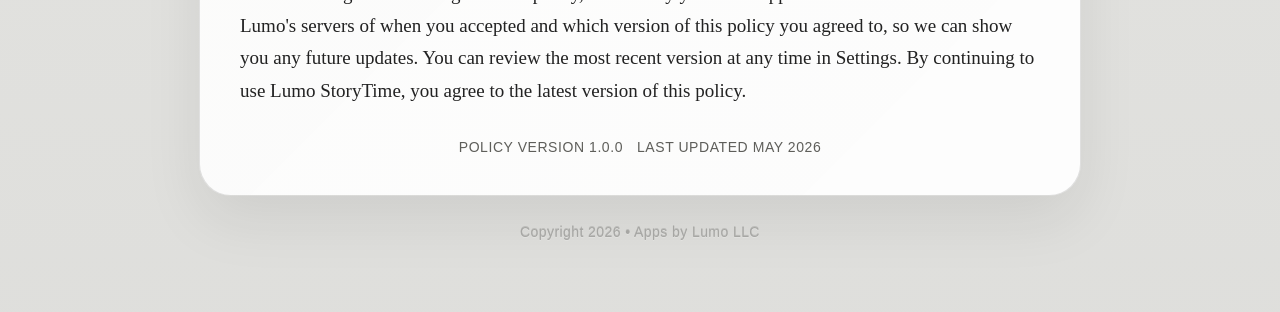
==== commit c1337f64: "release(storytime): reset policy/T&C version stamps to 1.0.0 Match the in-app reset for App Store la" ====
--- a/storytime/privacy-policy.html
+++ b/storytime/privacy-policy.html
@@ -356,7 +356,7 @@
       </section>
 
       <div class="policy-meta">
-        <span>Policy version 4.0.0</span>
+        <span>Policy version 1.0.0</span>
         <span>Last updated May 2026</span>
       </div>
       </div>
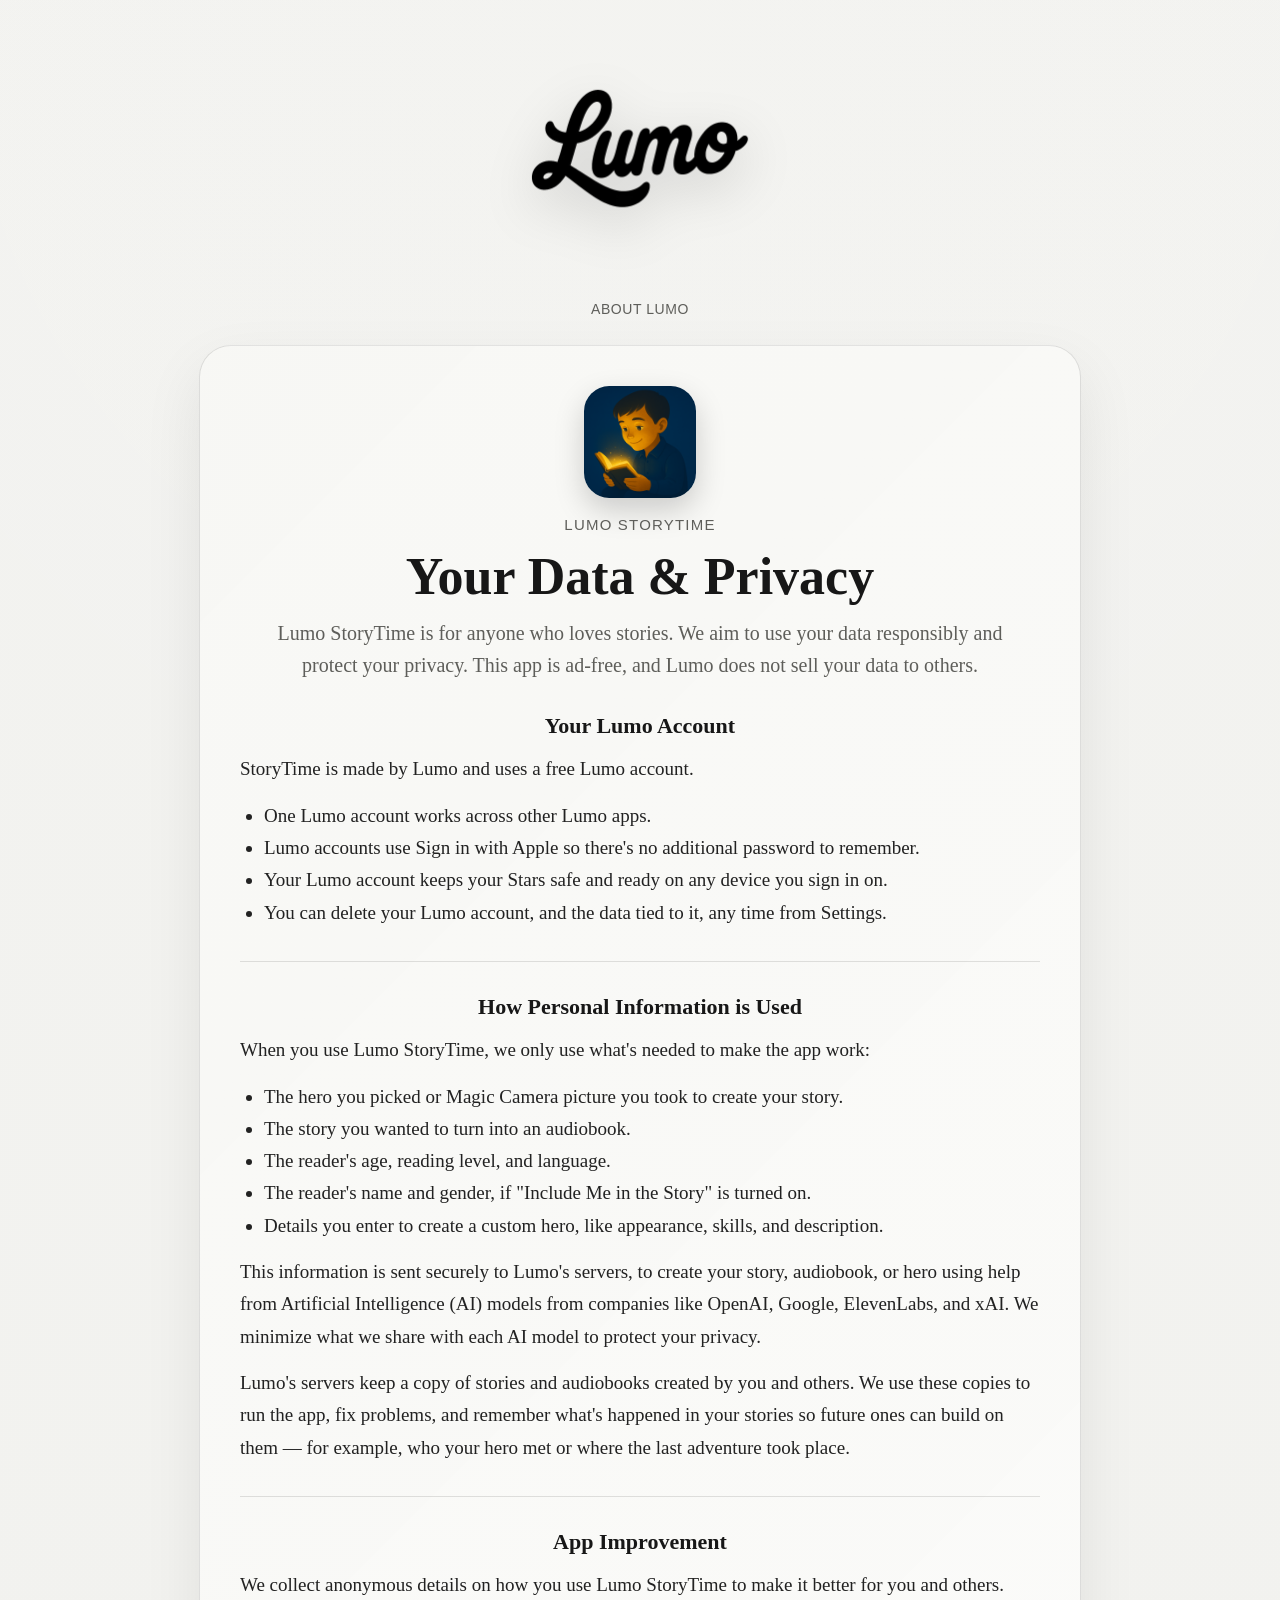
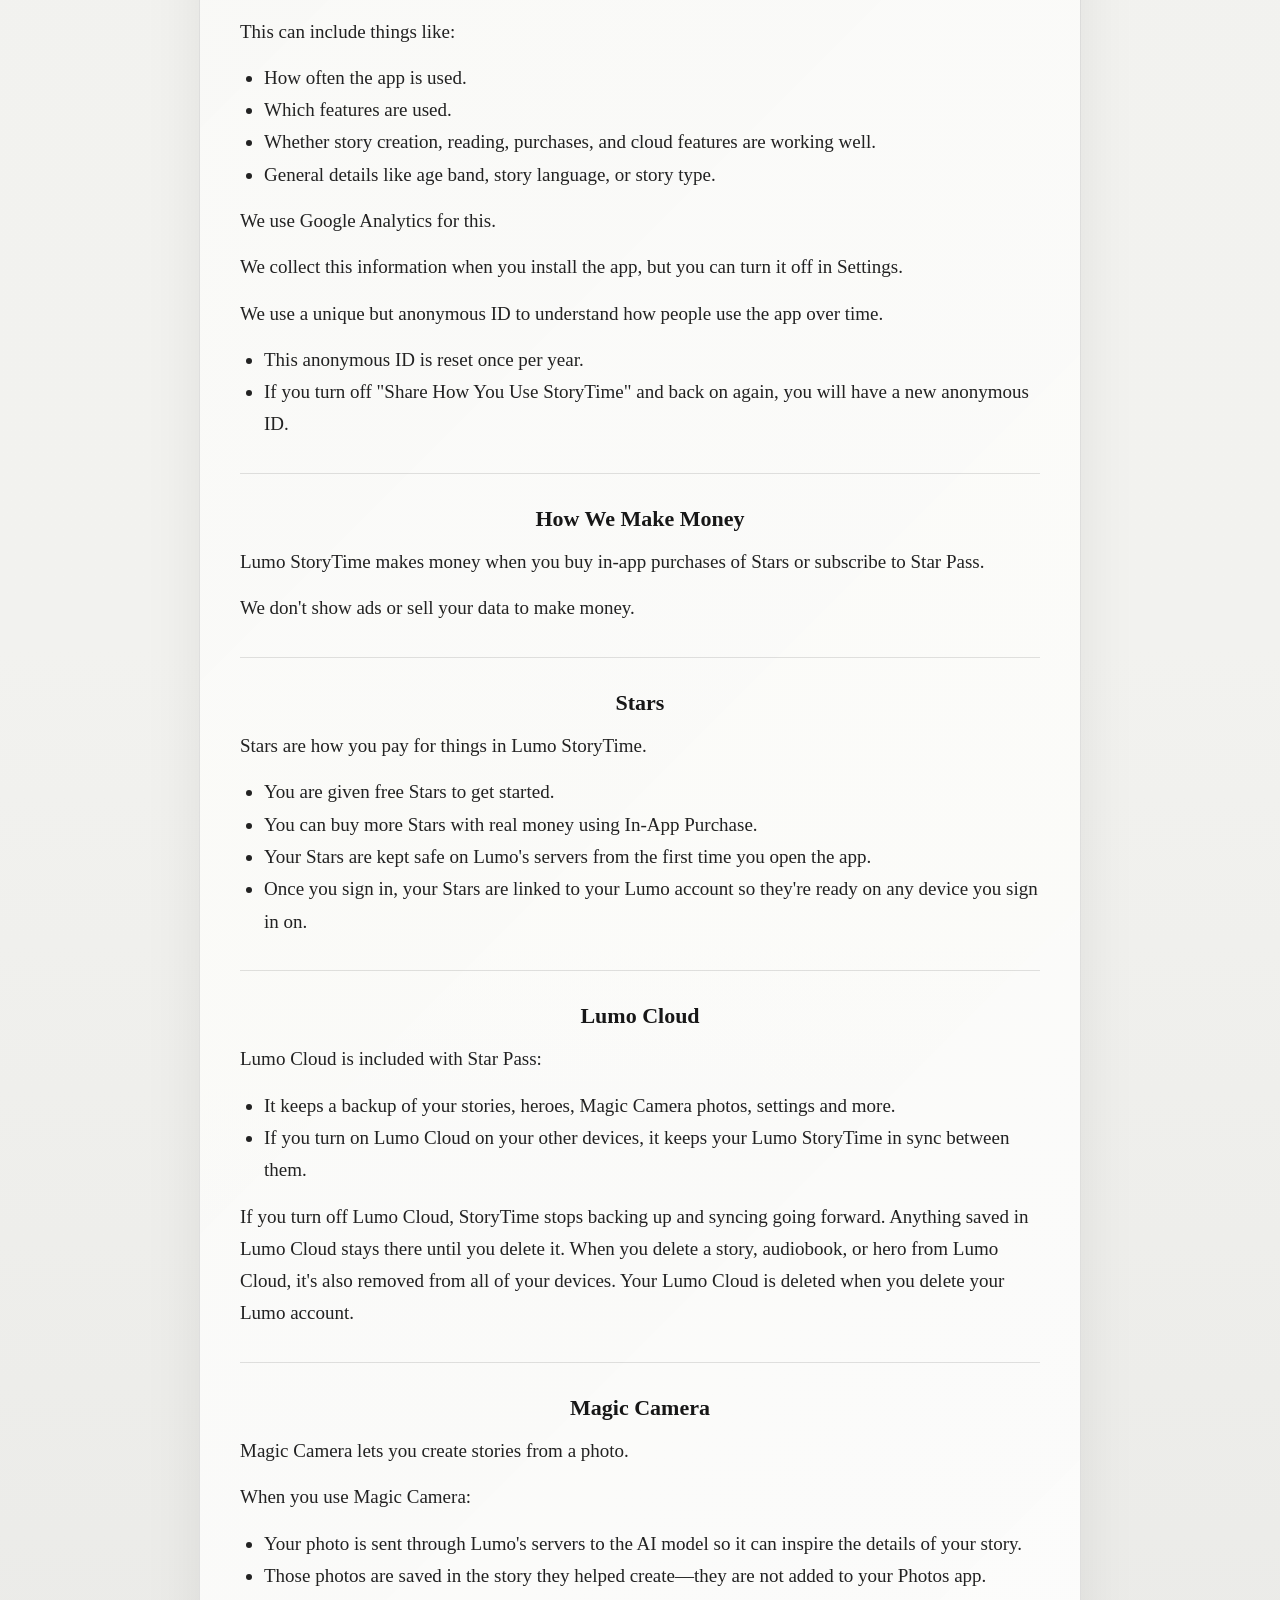
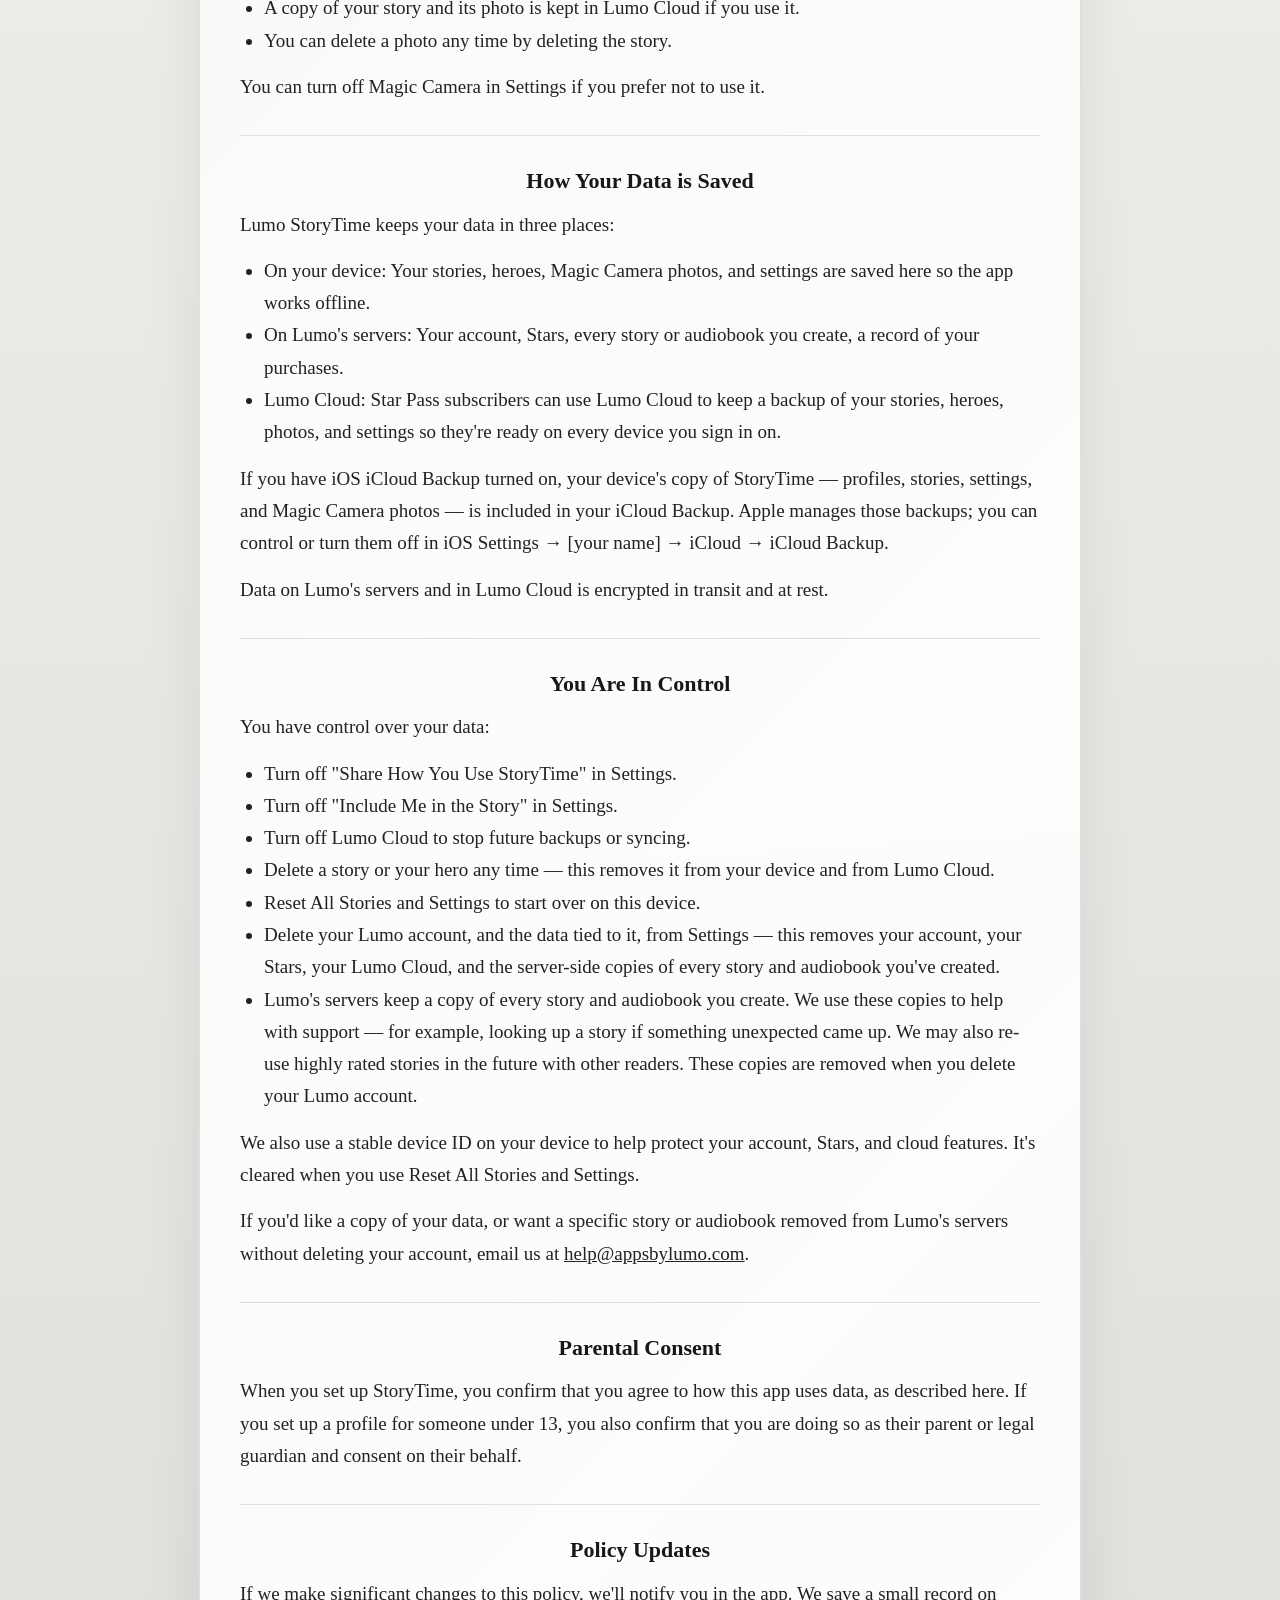
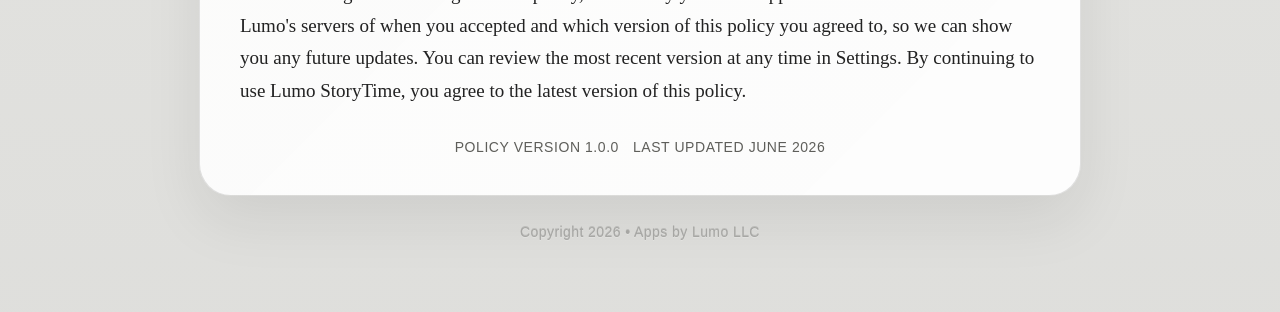
==== commit d32391b3: "docs(storytime): bump "Last updated" to June 2026 Co-Authored-By: Claude Opus 4.7 (1M context) <nore" ====
--- a/storytime/privacy-policy.html
+++ b/storytime/privacy-policy.html
@@ -357,7 +357,7 @@
 
       <div class="policy-meta">
         <span>Policy version 1.0.0</span>
-        <span>Last updated May 2026</span>
+        <span>Last updated June 2026</span>
       </div>
       </div>
     </article>
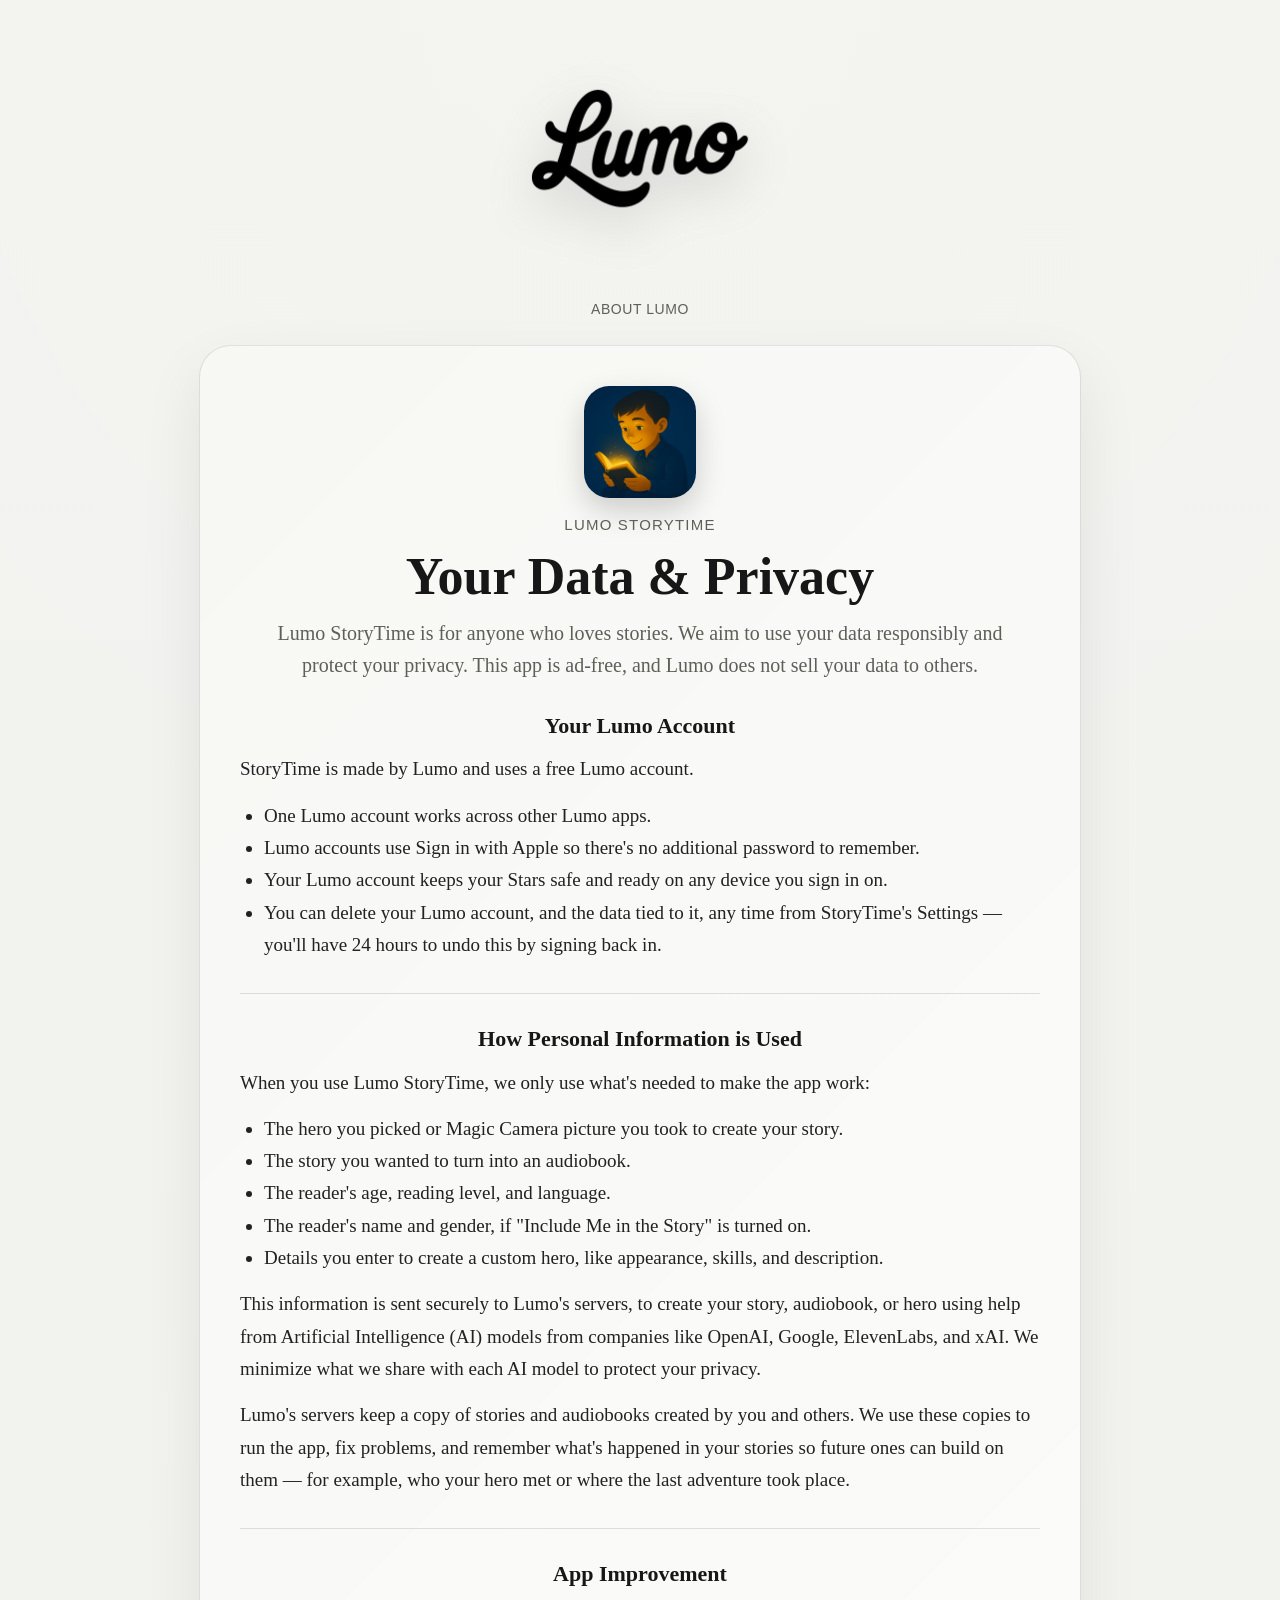
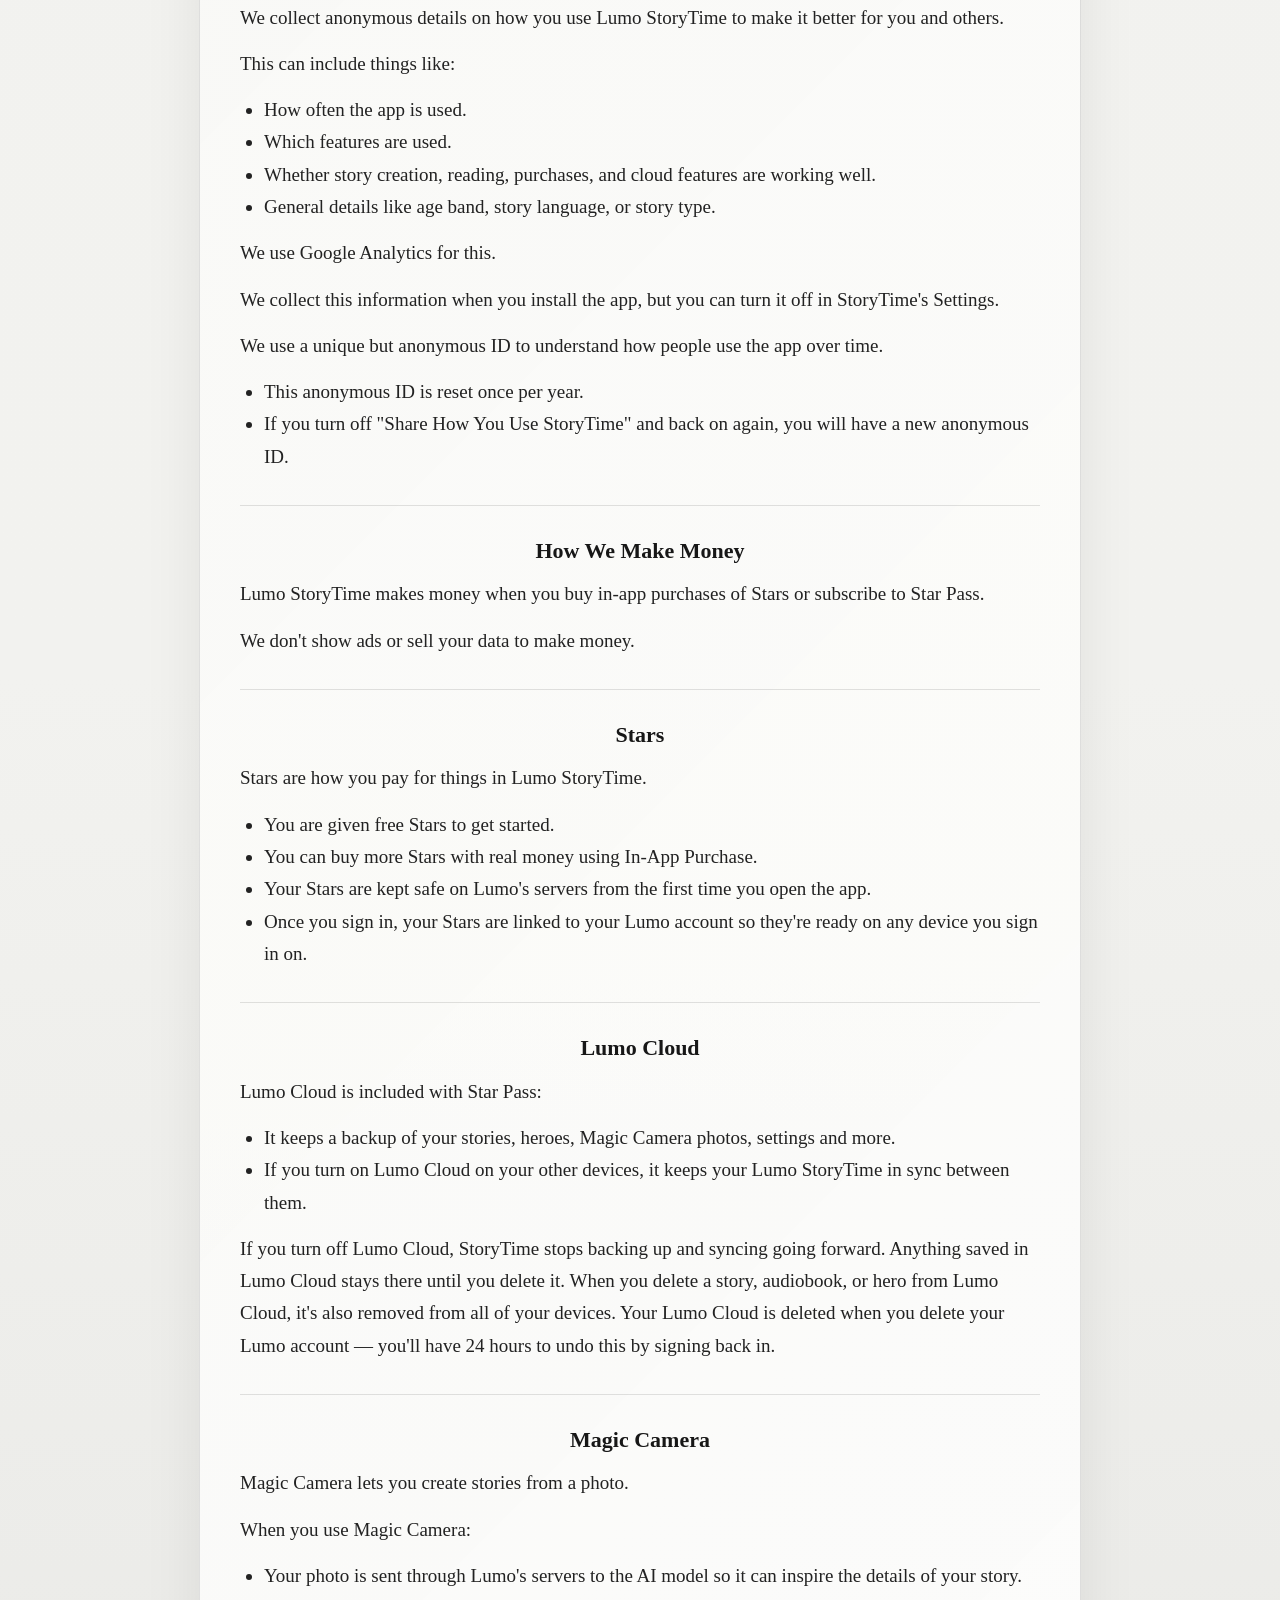
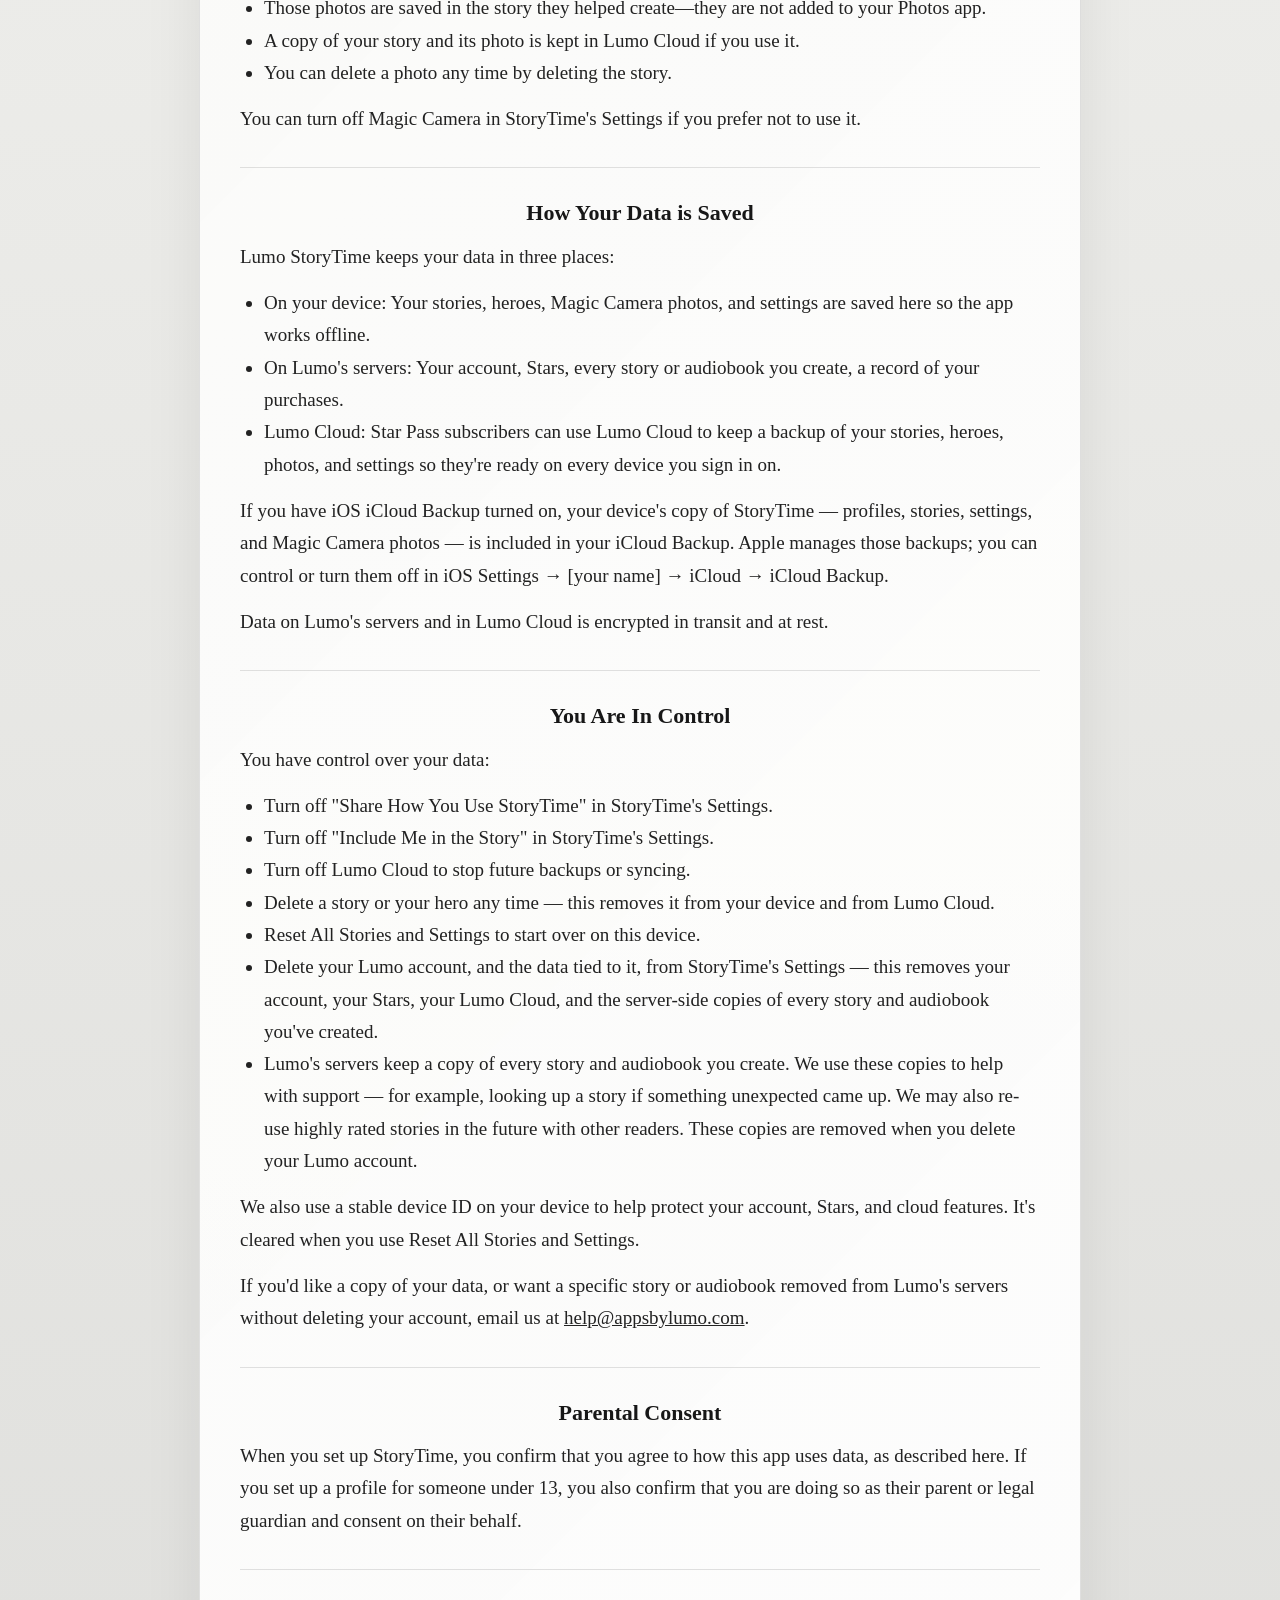
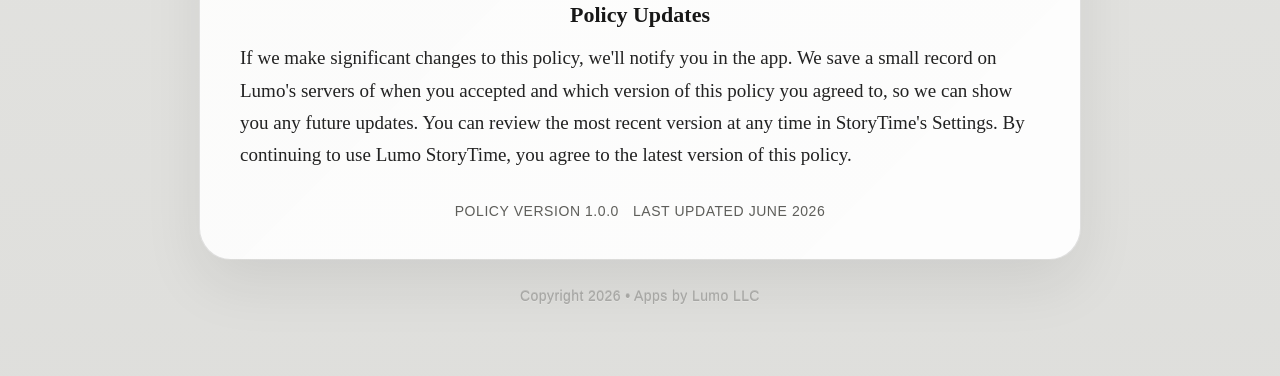
==== commit c1d9331f: "docs(storytime): add 24-hour delete-account grace period + Settings disambiguation Mirror the in-app" ====
--- a/storytime/privacy-policy.html
+++ b/storytime/privacy-policy.html
@@ -192,7 +192,7 @@
           <li>One Lumo account works across other Lumo apps.</li>
           <li>Lumo accounts use Sign in with Apple so there's no additional password to remember.</li>
           <li>Your Lumo account keeps your Stars safe and ready on any device you sign in on.</li>
-          <li>You can delete your Lumo account, and the data tied to it, any time from Settings.</li>
+          <li>You can delete your Lumo account, and the data tied to it, any time from StoryTime's Settings — you'll have 24 hours to undo this by signing back in.</li>
         </ul>
       </section>
 
@@ -234,7 +234,7 @@
           <li>General details like age band, story language, or story type.</li>
         </ul>
         <p>We use Google Analytics for this.</p>
-        <p>We collect this information when you install the app, but you can turn it off in Settings.</p>
+        <p>We collect this information when you install the app, but you can turn it off in StoryTime's Settings.</p>
         <p>We use a unique but anonymous ID to understand how people use the app over time.</p>
         <ul>
           <li>This anonymous ID is reset once per year.</li>
@@ -274,7 +274,7 @@
           forward. Anything saved in Lumo Cloud stays there until you delete it. When
           you delete a story, audiobook, or hero from Lumo Cloud, it's also removed
           from all of your devices. Your Lumo Cloud is deleted when you delete your
-          Lumo account.
+          Lumo account — you'll have 24 hours to undo this by signing back in.
         </p>
       </section>
 
@@ -288,7 +288,7 @@
           <li>A copy of your story and its photo is kept in Lumo Cloud if you use it.</li>
           <li>You can delete a photo any time by deleting the story.</li>
         </ul>
-        <p>You can turn off Magic Camera in Settings if you prefer not to use it.</p>
+        <p>You can turn off Magic Camera in StoryTime's Settings if you prefer not to use it.</p>
       </section>
 
       <section class="policy-section">
@@ -313,12 +313,12 @@
         <h2>You Are In Control</h2>
         <p>You have control over your data:</p>
         <ul>
-          <li>Turn off "Share How You Use StoryTime" in Settings.</li>
-          <li>Turn off "Include Me in the Story" in Settings.</li>
+          <li>Turn off "Share How You Use StoryTime" in StoryTime's Settings.</li>
+          <li>Turn off "Include Me in the Story" in StoryTime's Settings.</li>
           <li>Turn off Lumo Cloud to stop future backups or syncing.</li>
           <li>Delete a story or your hero any time — this removes it from your device and from Lumo Cloud.</li>
           <li>Reset All Stories and Settings to start over on this device.</li>
-          <li>Delete your Lumo account, and the data tied to it, from Settings — this removes your account, your Stars, your Lumo Cloud, and the server-side copies of every story and audiobook you've created.</li>
+          <li>Delete your Lumo account, and the data tied to it, from StoryTime's Settings — this removes your account, your Stars, your Lumo Cloud, and the server-side copies of every story and audiobook you've created.</li>
           <li>Lumo's servers keep a copy of every story and audiobook you create. We use these copies to help with support — for example, looking up a story if something unexpected came up. We may also re-use highly rated stories in the future with other readers. These copies are removed when you delete your Lumo account.</li>
         </ul>
         <p>
@@ -350,7 +350,7 @@
           the app. We save a small record on Lumo's servers of when you
           accepted and which version of this policy you agreed to, so we can
           show you any future updates. You can review the most recent version
-          at any time in Settings. By continuing to use Lumo StoryTime, you
+          at any time in StoryTime's Settings. By continuing to use Lumo StoryTime, you
           agree to the latest version of this policy.
         </p>
       </section>
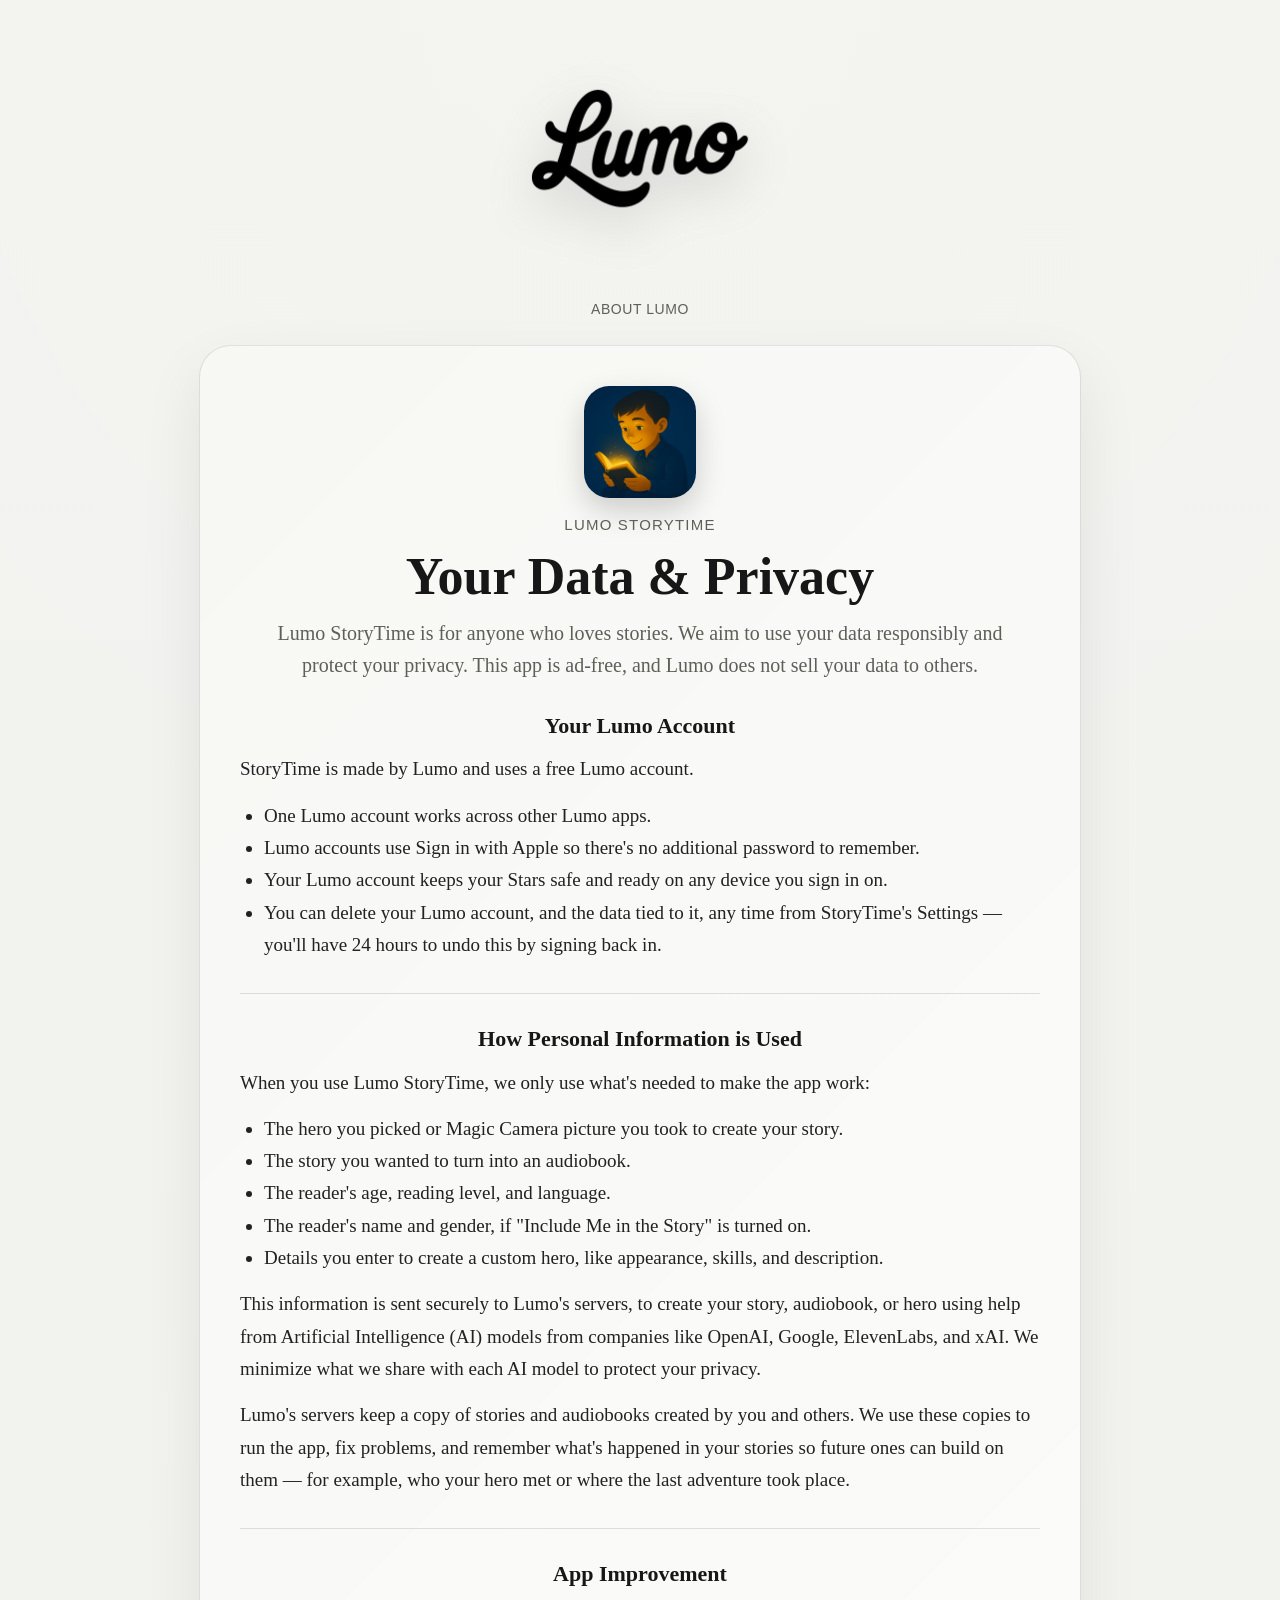
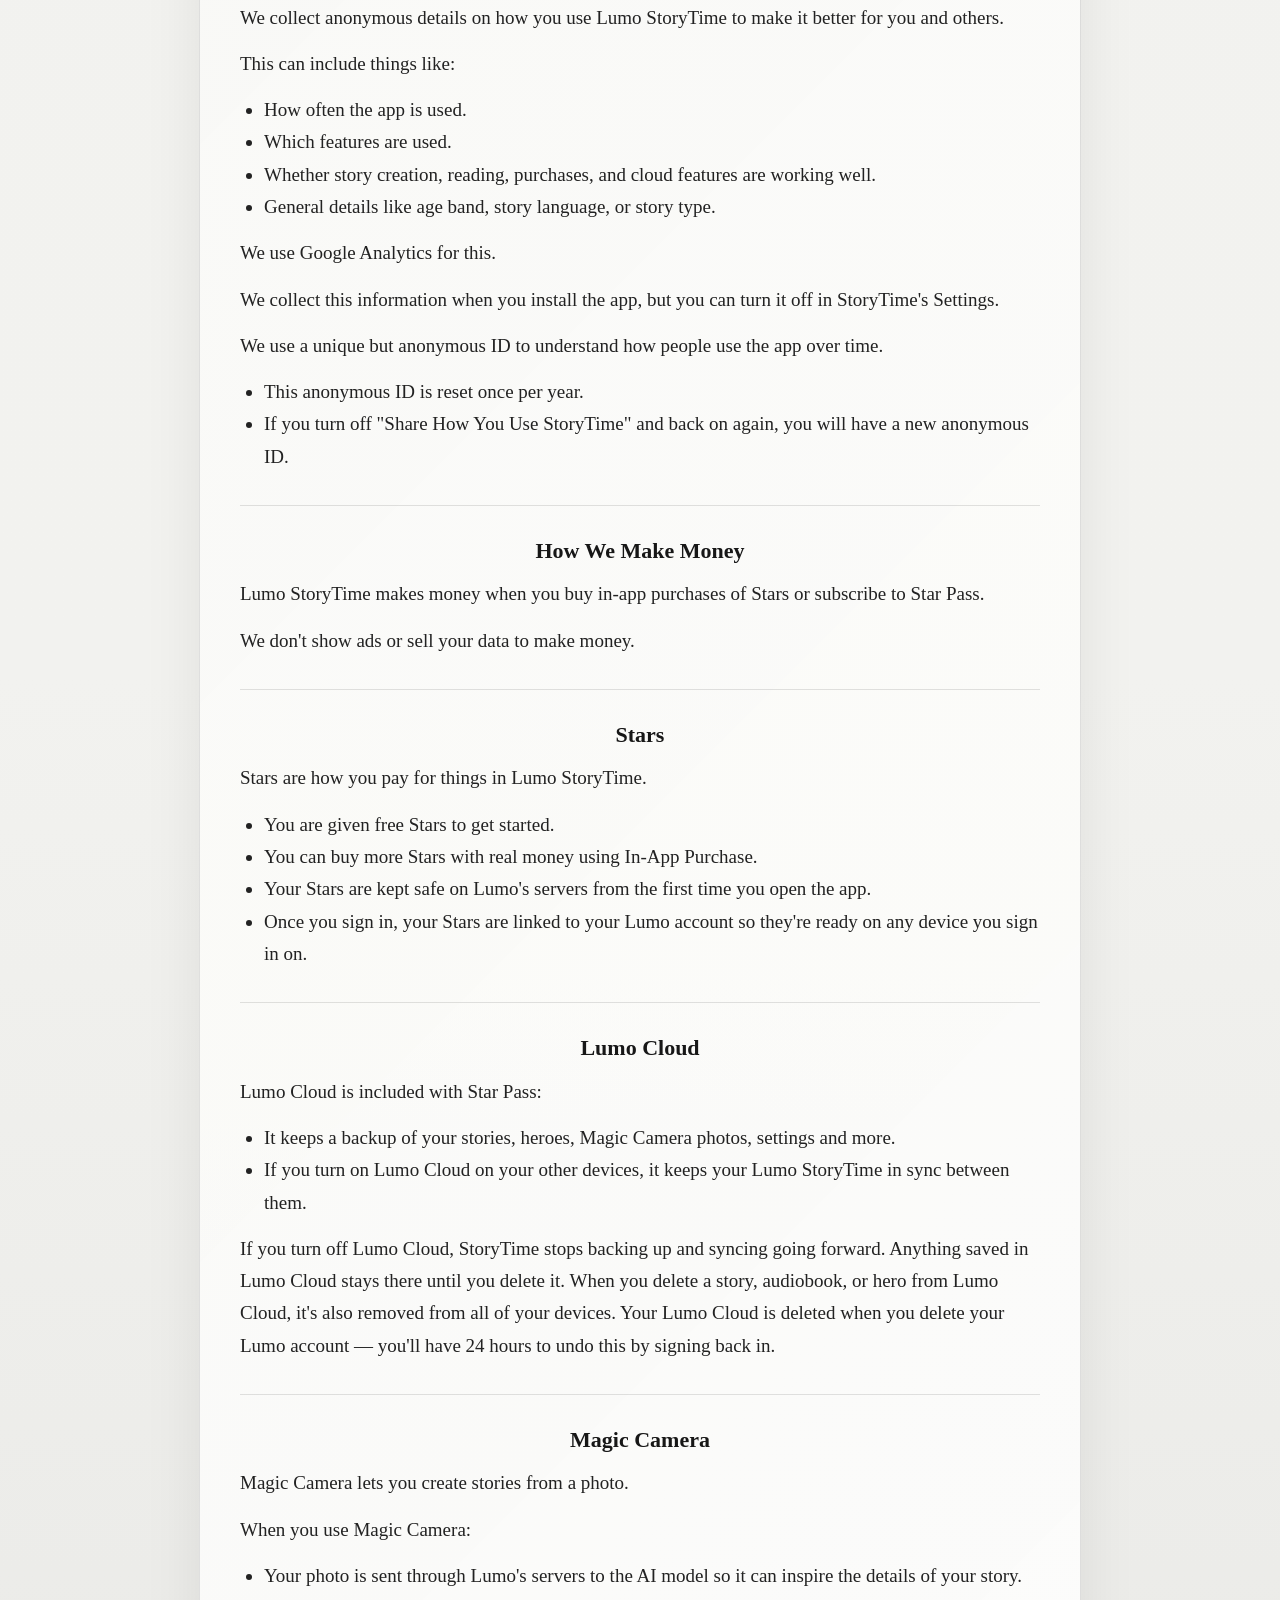
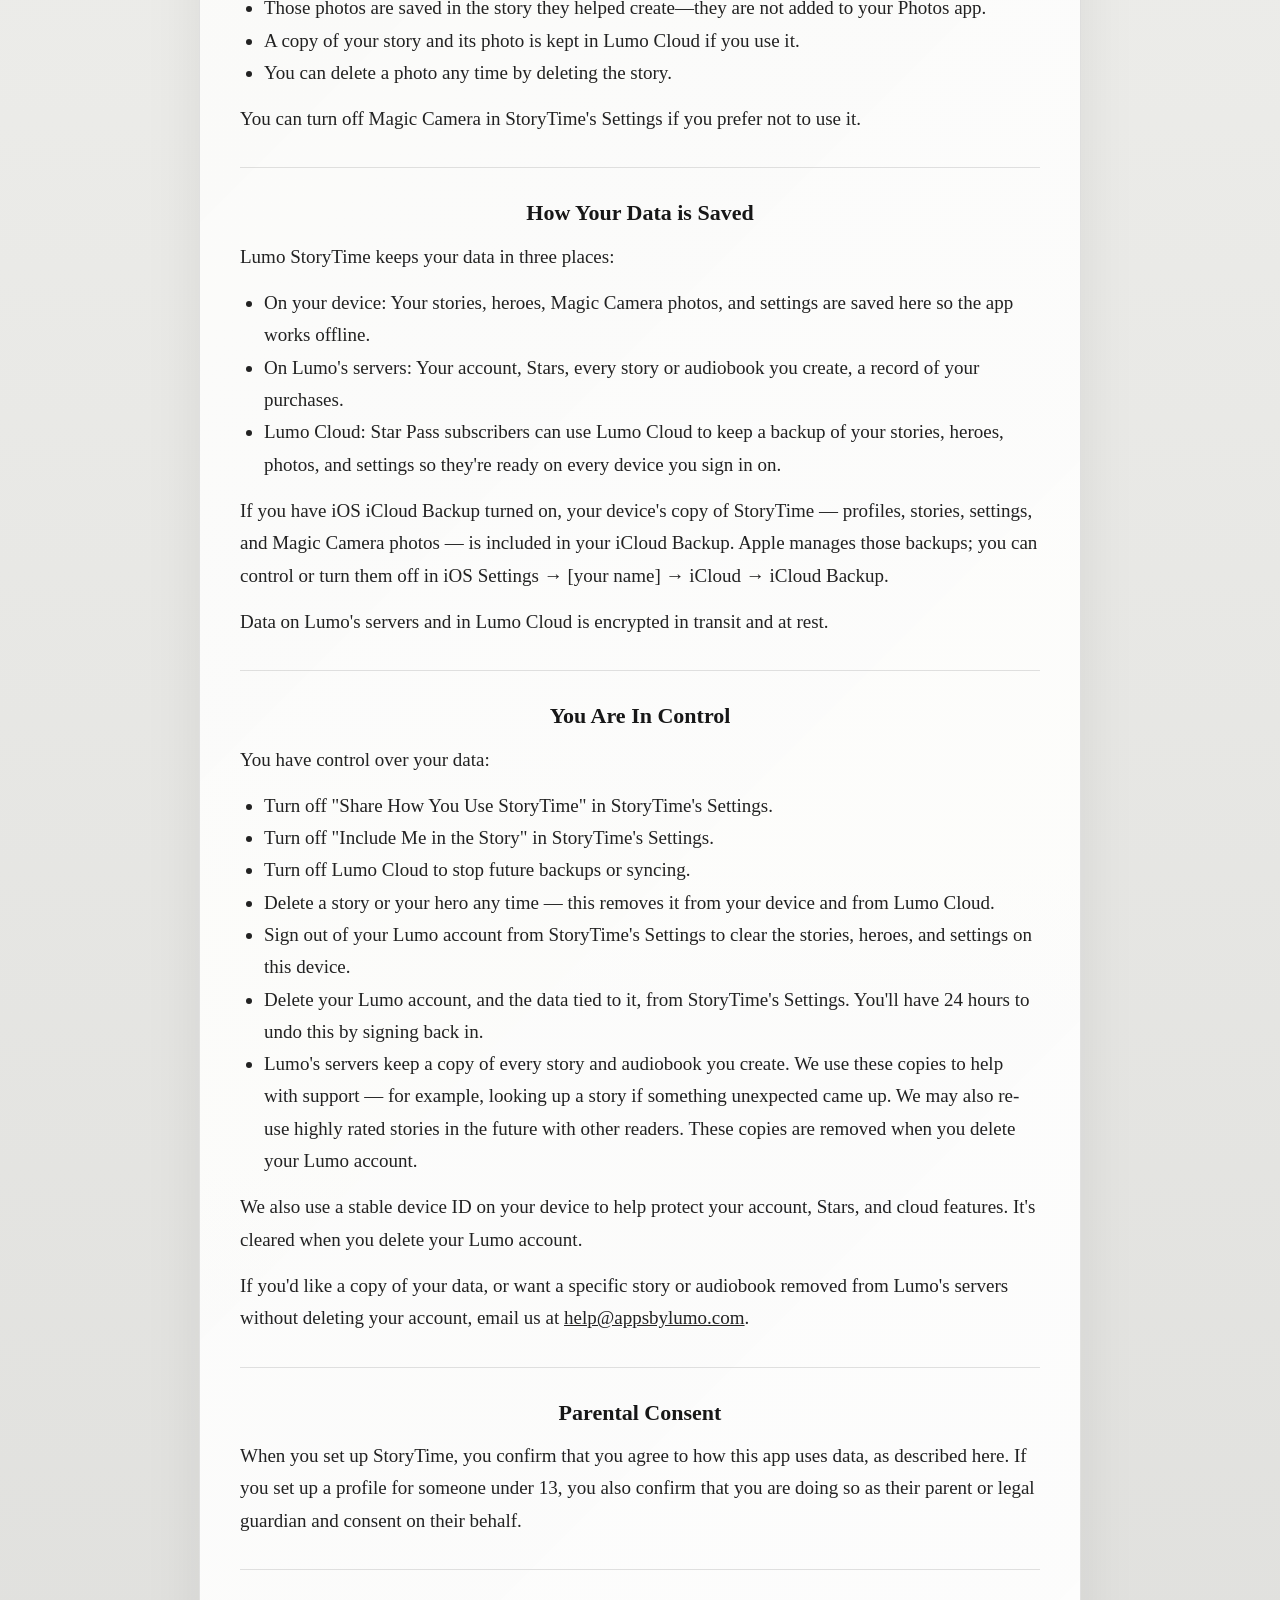
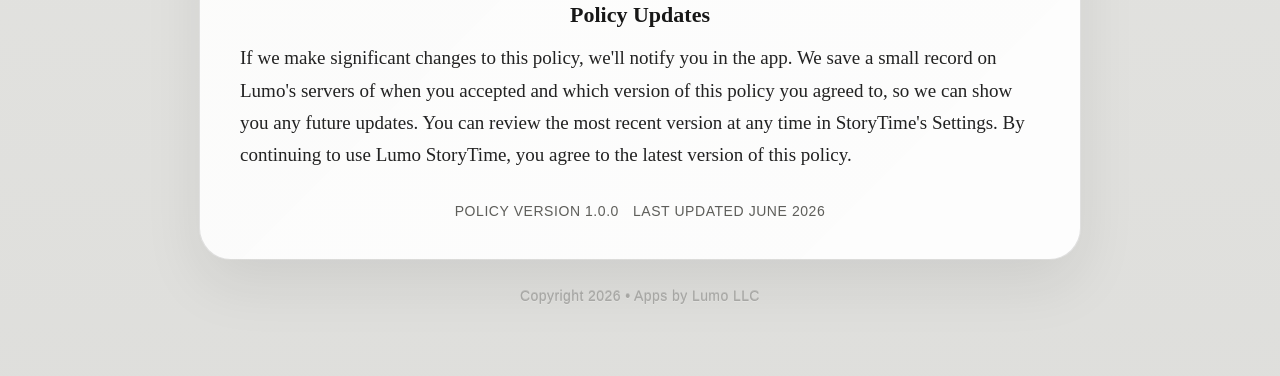
==== commit eab174bf: "docs(storytime): replace Reset All Stories language with Sign Out + Delete Account Mirror the in-app" ====
--- a/storytime/privacy-policy.html
+++ b/storytime/privacy-policy.html
@@ -317,14 +317,13 @@
           <li>Turn off "Include Me in the Story" in StoryTime's Settings.</li>
           <li>Turn off Lumo Cloud to stop future backups or syncing.</li>
           <li>Delete a story or your hero any time — this removes it from your device and from Lumo Cloud.</li>
-          <li>Reset All Stories and Settings to start over on this device.</li>
-          <li>Delete your Lumo account, and the data tied to it, from StoryTime's Settings — this removes your account, your Stars, your Lumo Cloud, and the server-side copies of every story and audiobook you've created.</li>
+          <li>Sign out of your Lumo account from StoryTime's Settings to clear the stories, heroes, and settings on this device.</li>
+          <li>Delete your Lumo account, and the data tied to it, from StoryTime's Settings. You'll have 24 hours to undo this by signing back in.</li>
           <li>Lumo's servers keep a copy of every story and audiobook you create. We use these copies to help with support — for example, looking up a story if something unexpected came up. We may also re-use highly rated stories in the future with other readers. These copies are removed when you delete your Lumo account.</li>
         </ul>
         <p>
           We also use a stable device ID on your device to help protect your account,
-          Stars, and cloud features. It's cleared when you use Reset All Stories and
-          Settings.
+          Stars, and cloud features. It's cleared when you delete your Lumo account.
         </p>
         <p>
           If you'd like a copy of your data, or want a specific story or audiobook
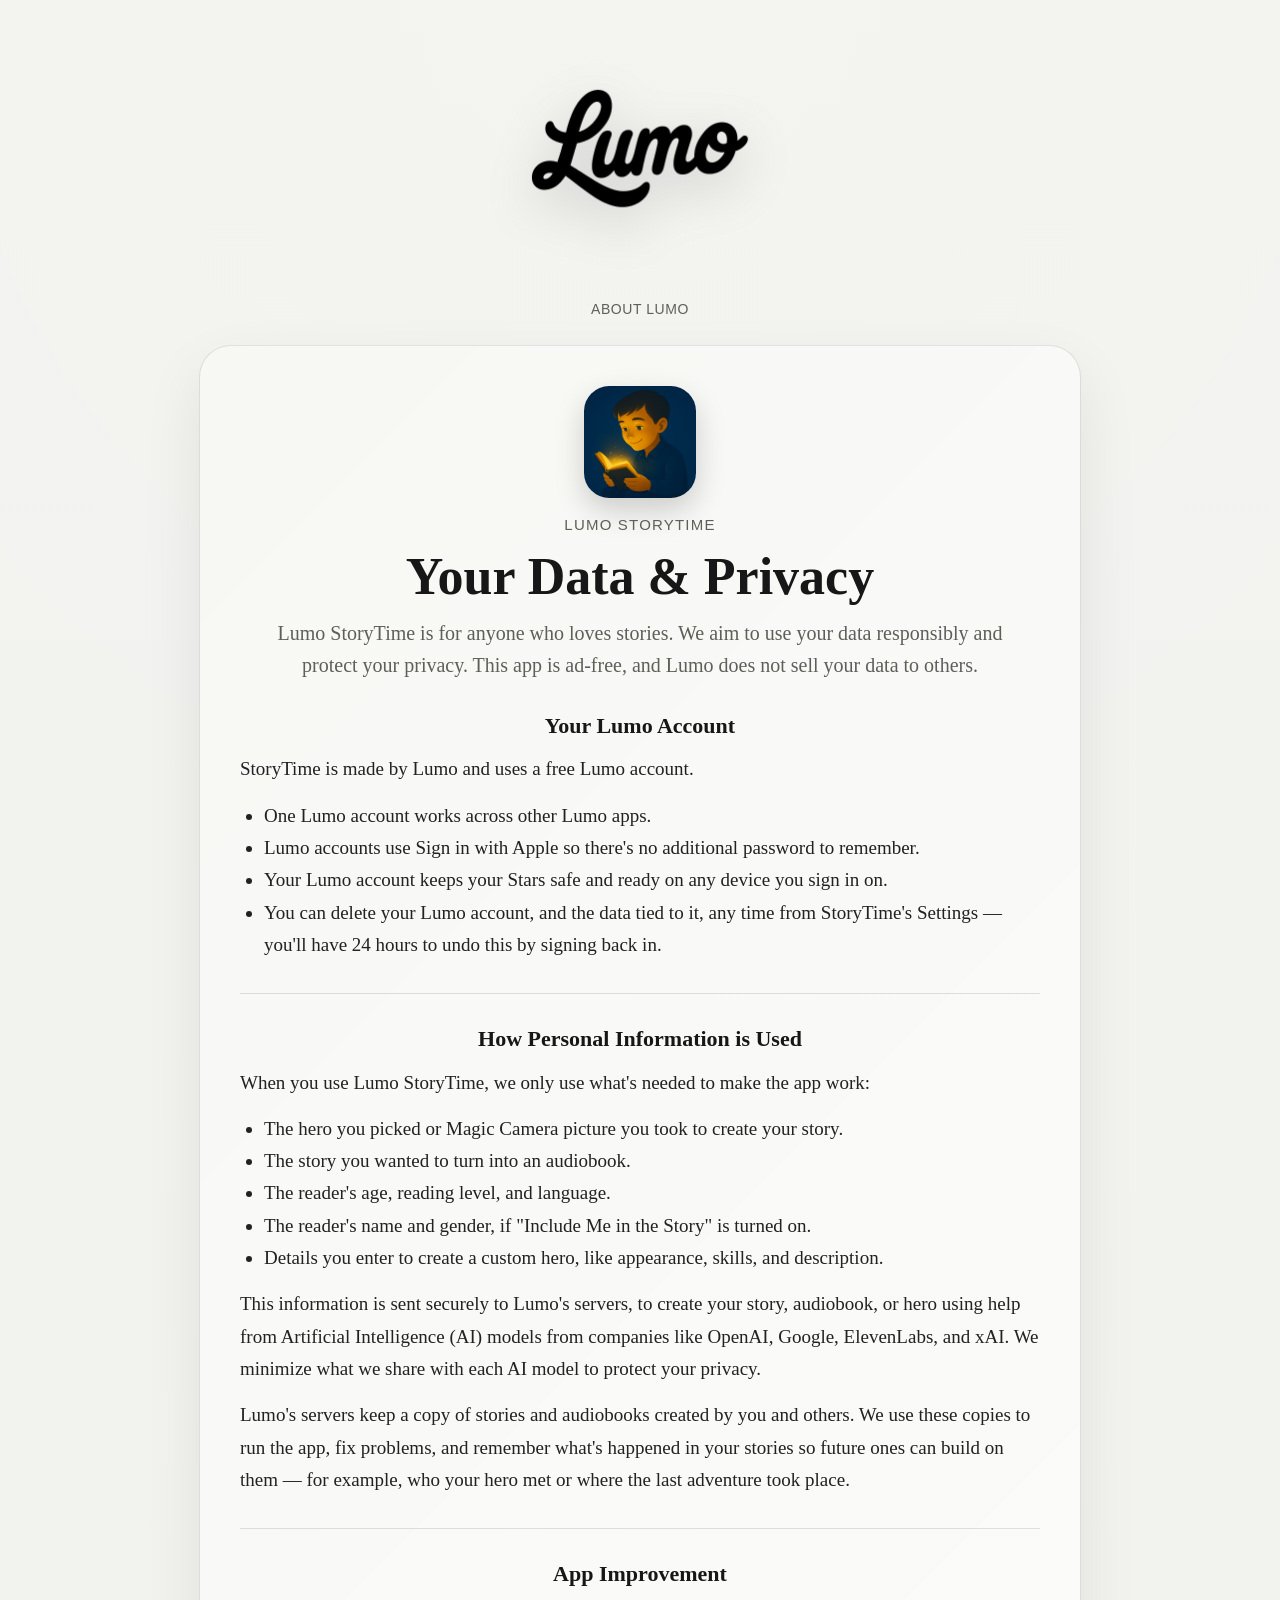
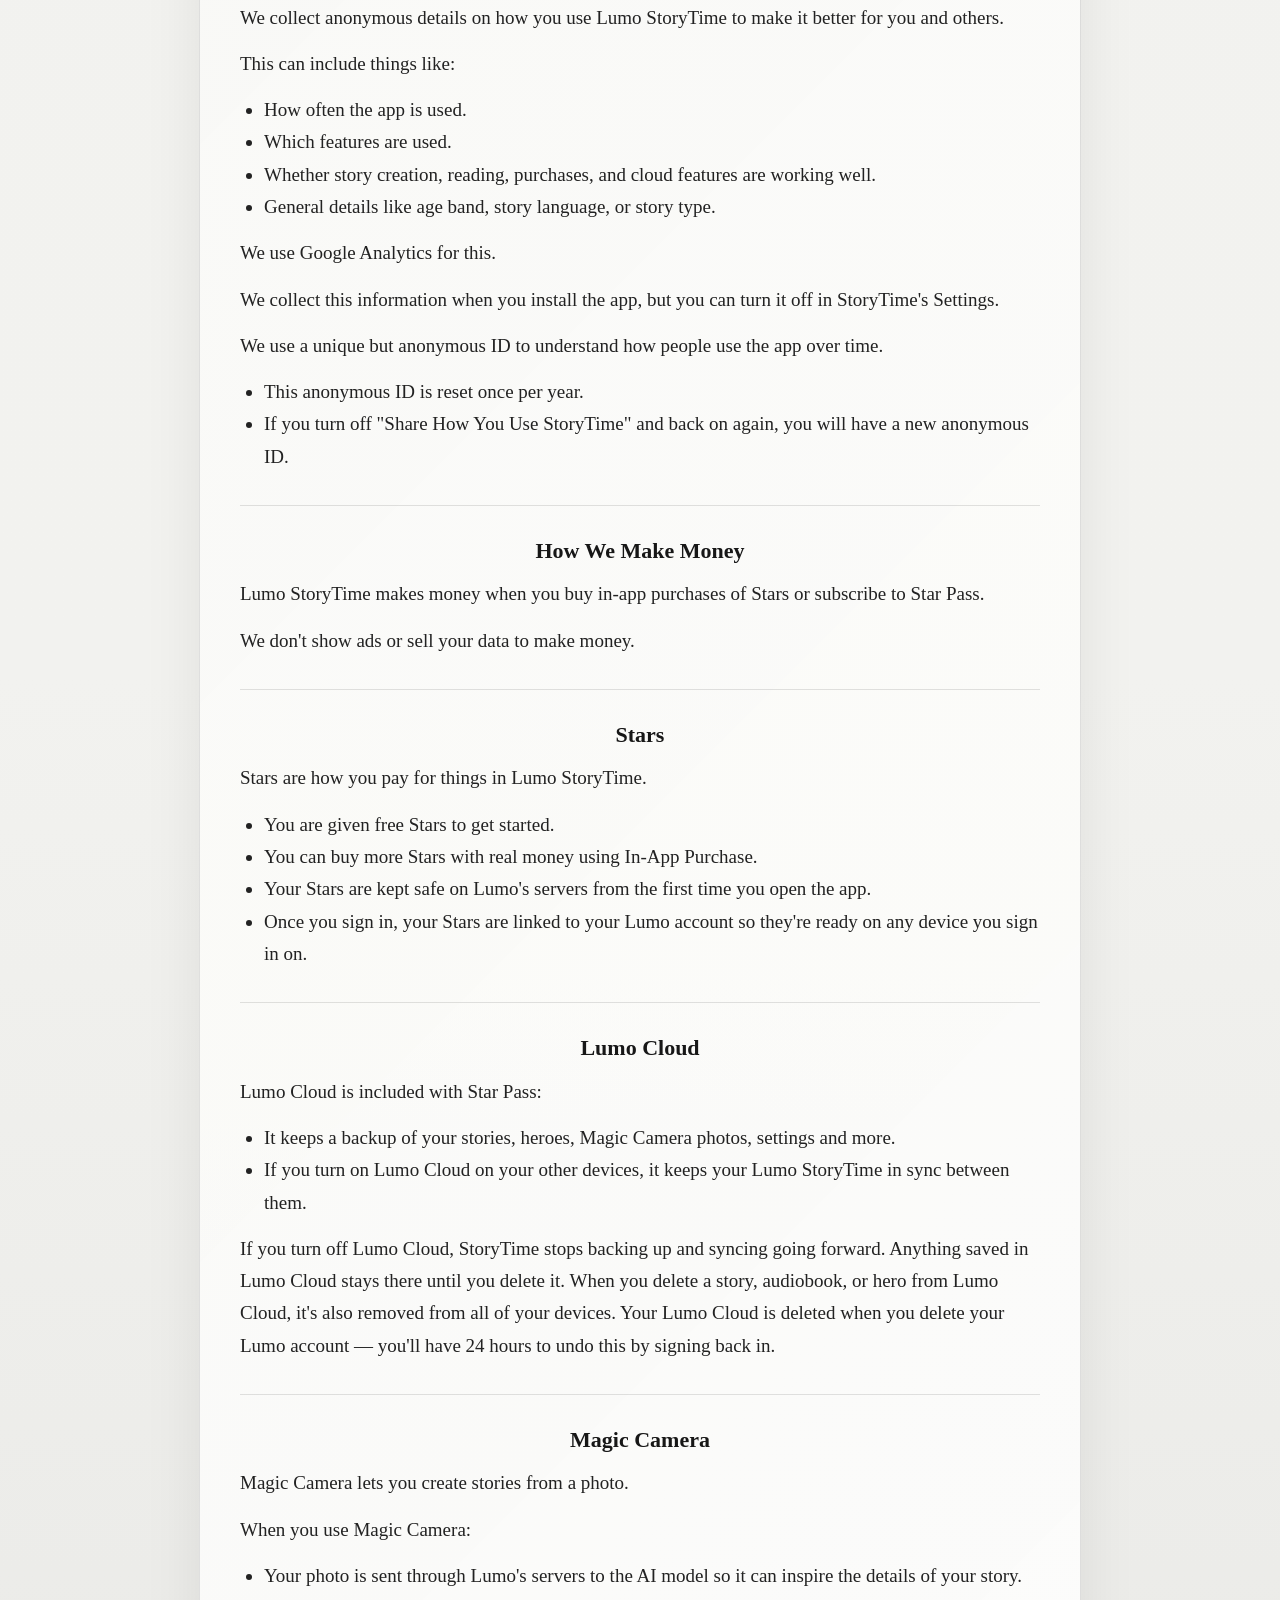
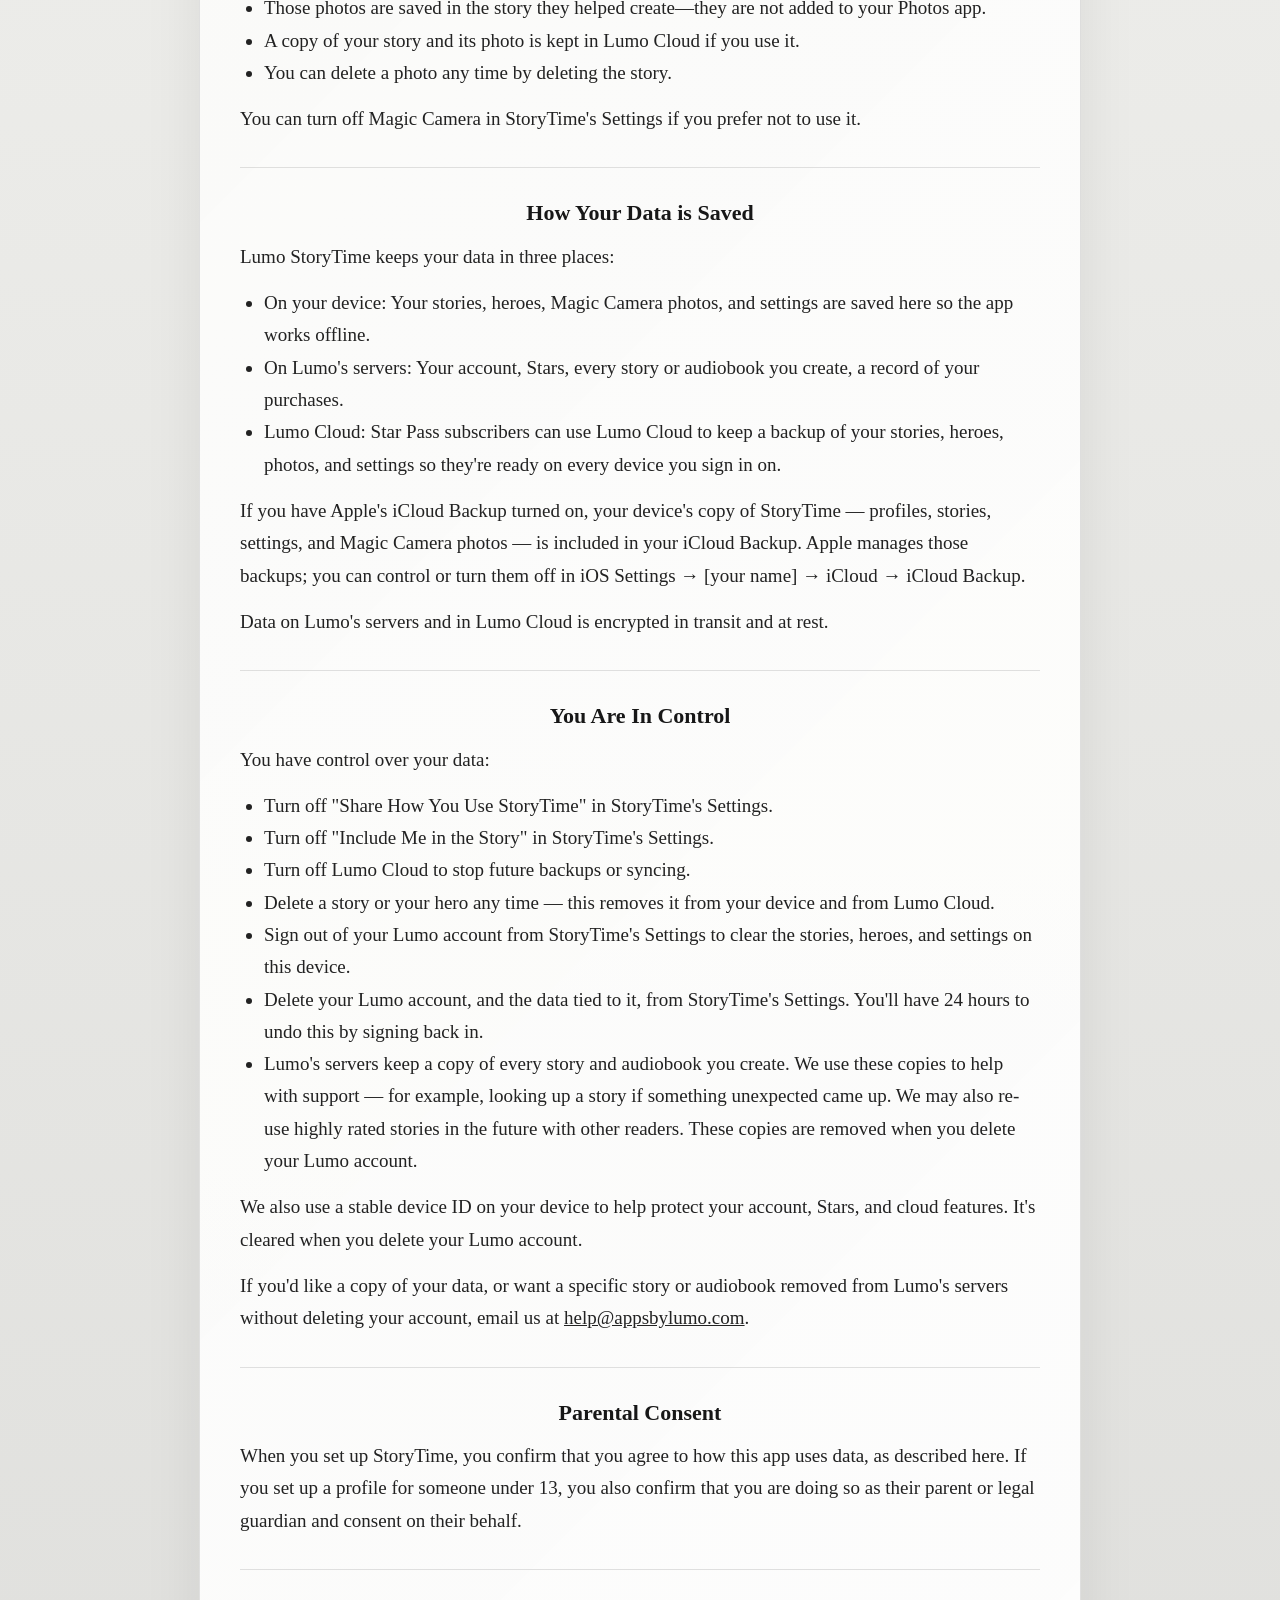
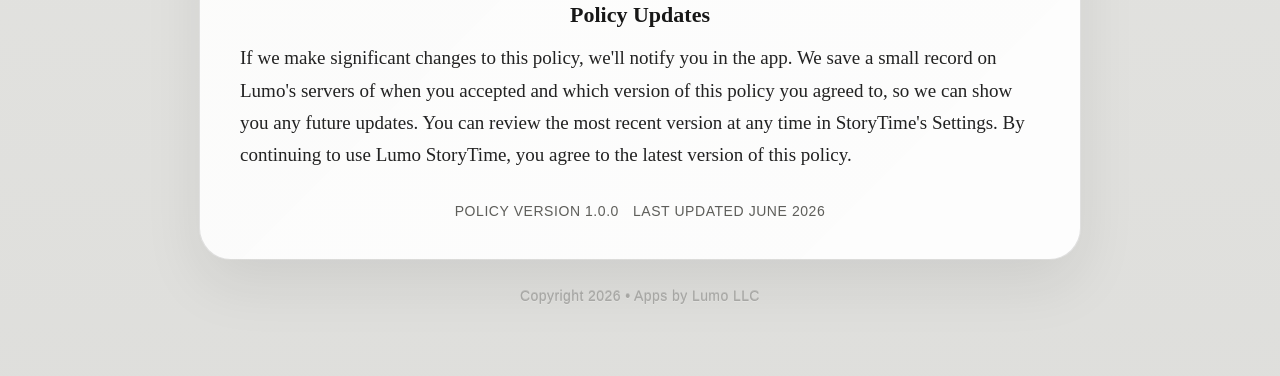
==== commit 488948a1: "docs(storytime): "Apple's iCloud Backup" + "You shall not" Mirror the in-app tweaks: iCloud Backup i" ====
--- a/storytime/privacy-policy.html
+++ b/storytime/privacy-policy.html
@@ -300,7 +300,7 @@
           <li>Lumo Cloud: Star Pass subscribers can use Lumo Cloud to keep a backup of your stories, heroes, photos, and settings so they're ready on every device you sign in on.</li>
         </ul>
         <p>
-          If you have iOS iCloud Backup turned on, your device's copy of
+          If you have Apple's iCloud Backup turned on, your device's copy of
           StoryTime — profiles, stories, settings, and Magic Camera
           photos — is included in your iCloud Backup. Apple manages those
           backups; you can control or turn them off in iOS Settings → [your
